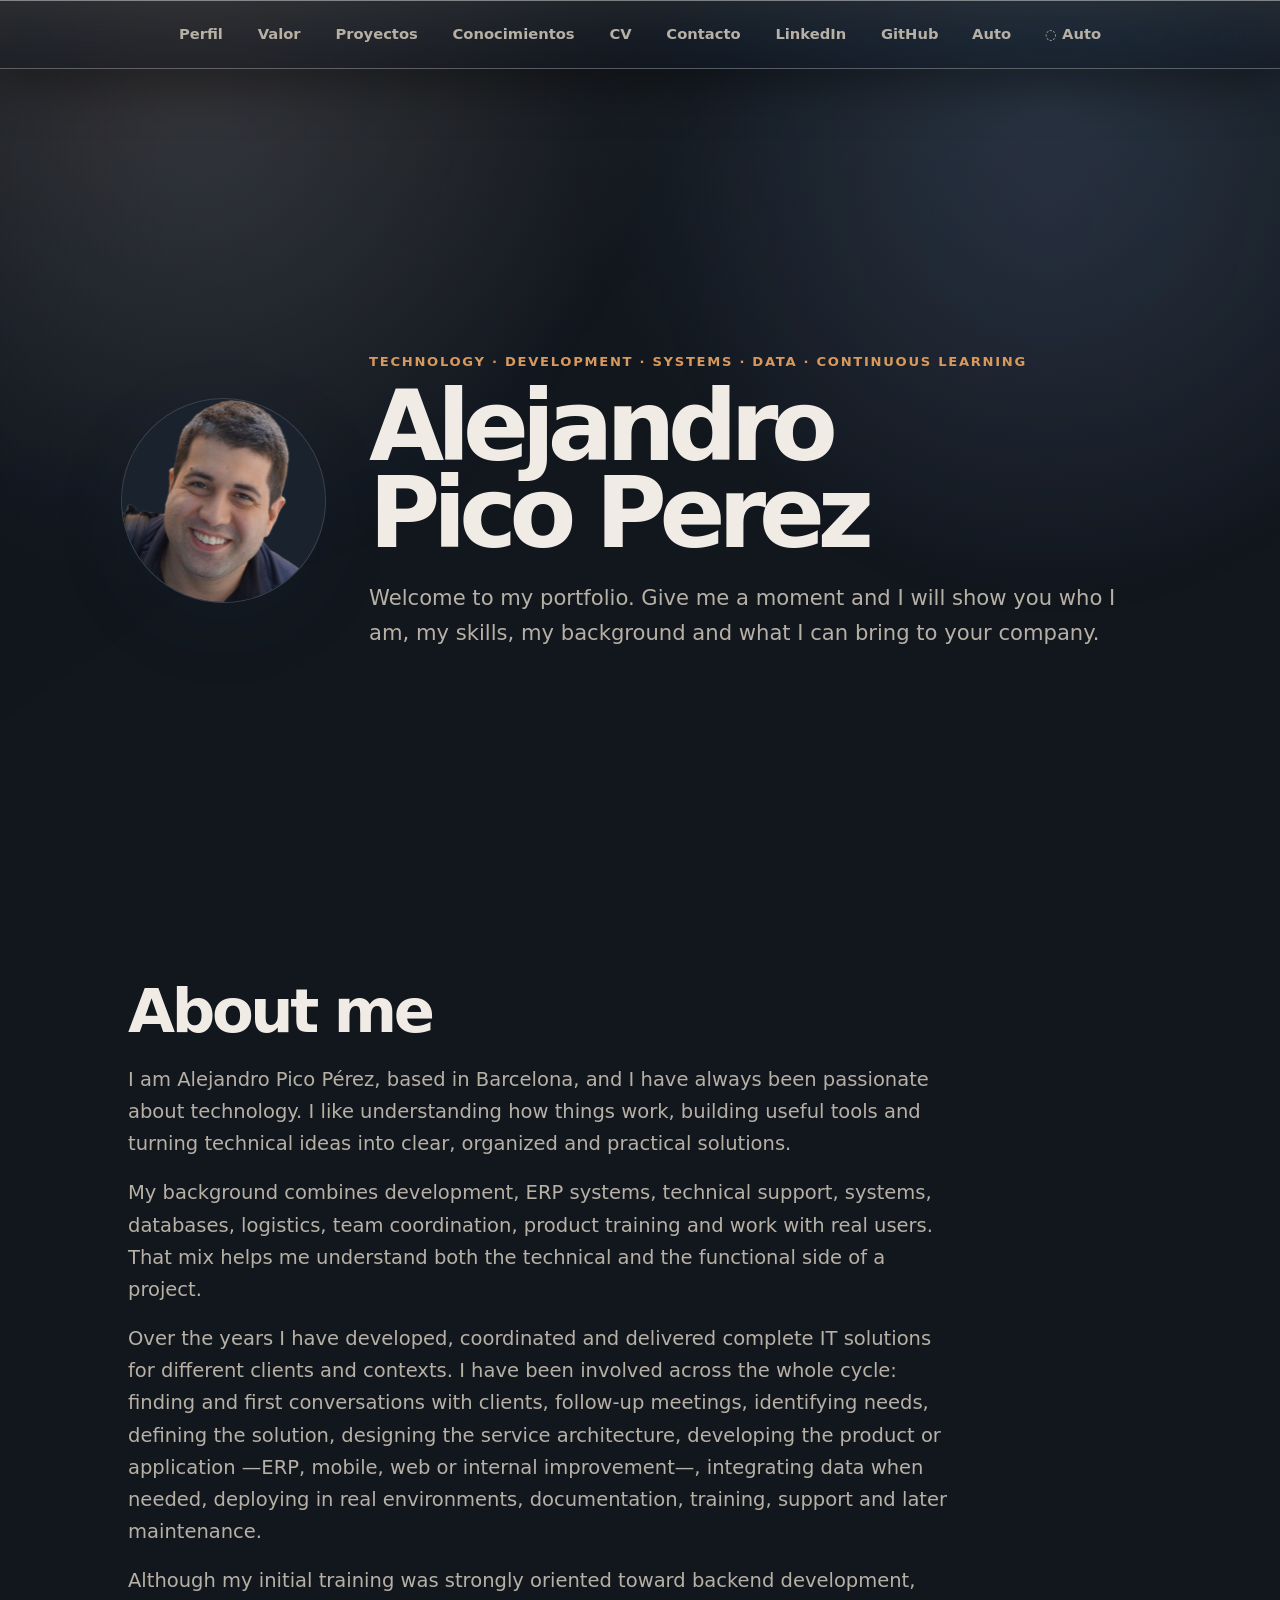
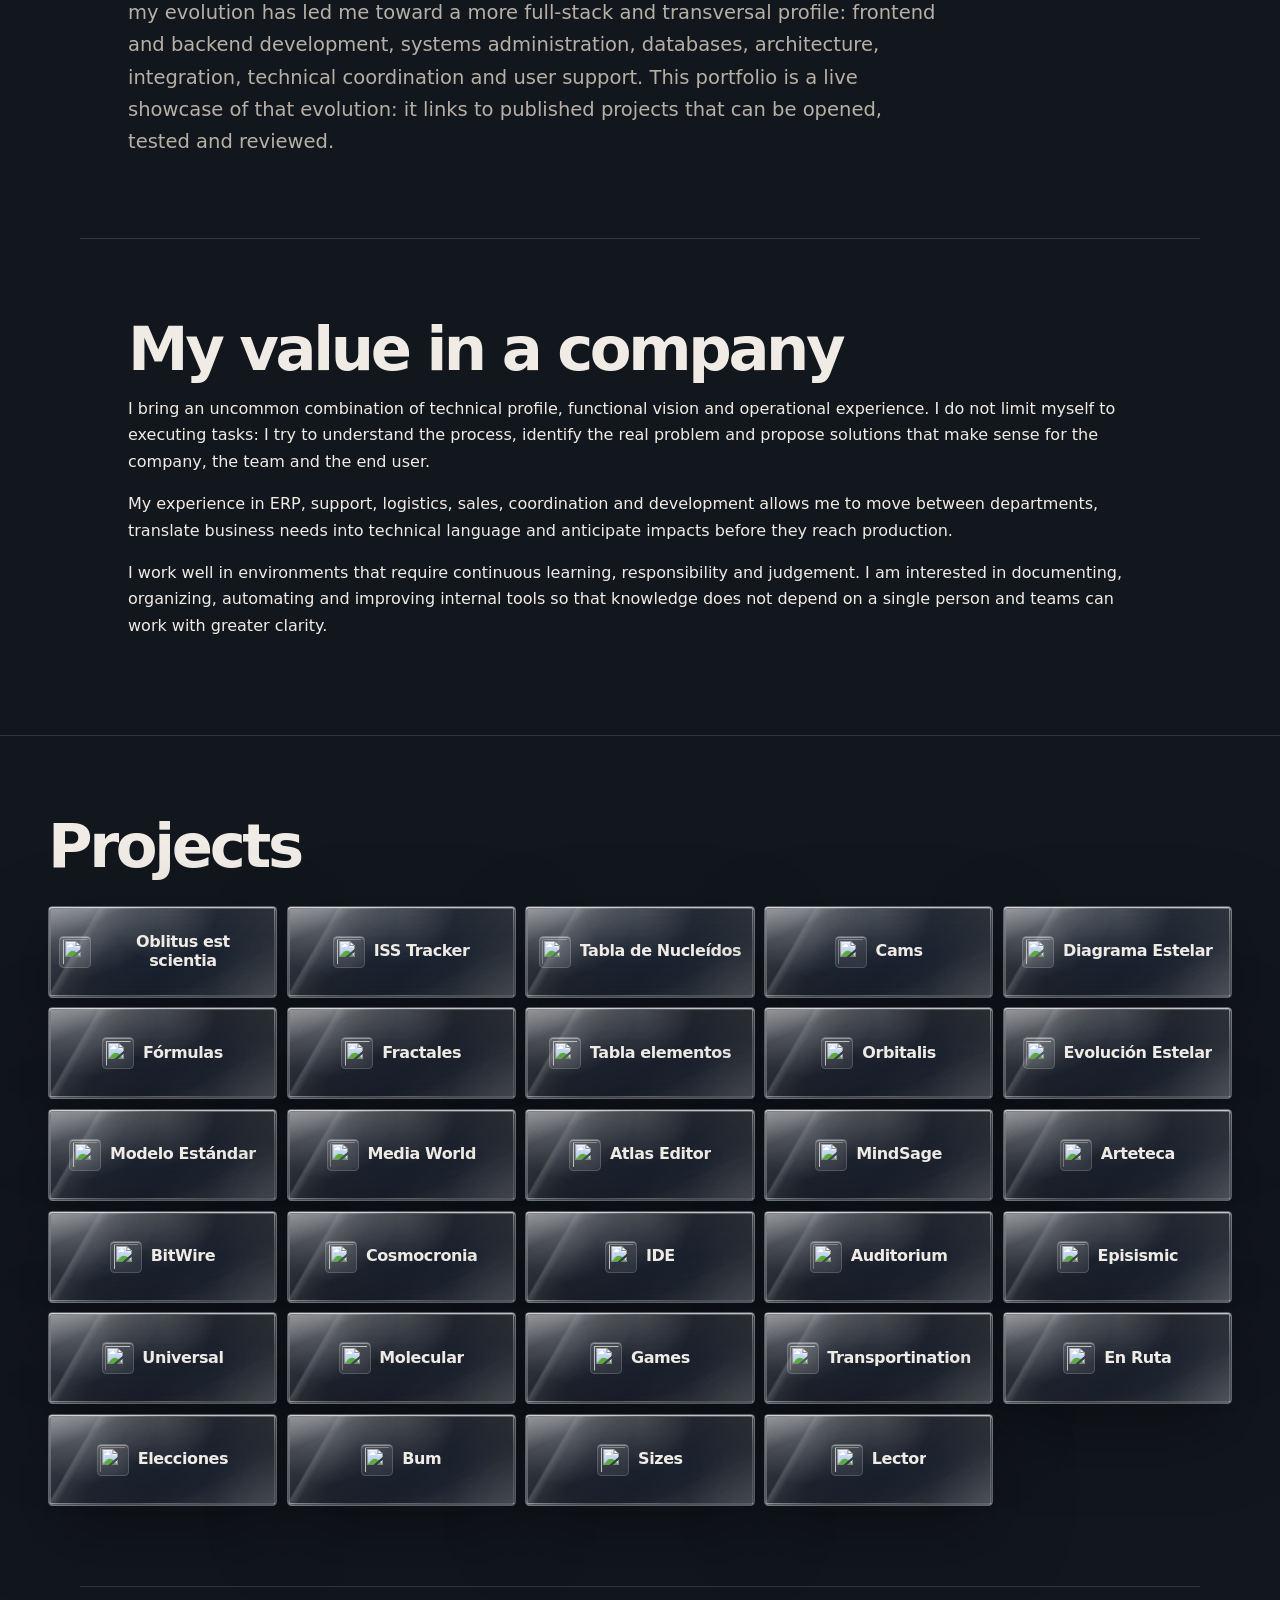
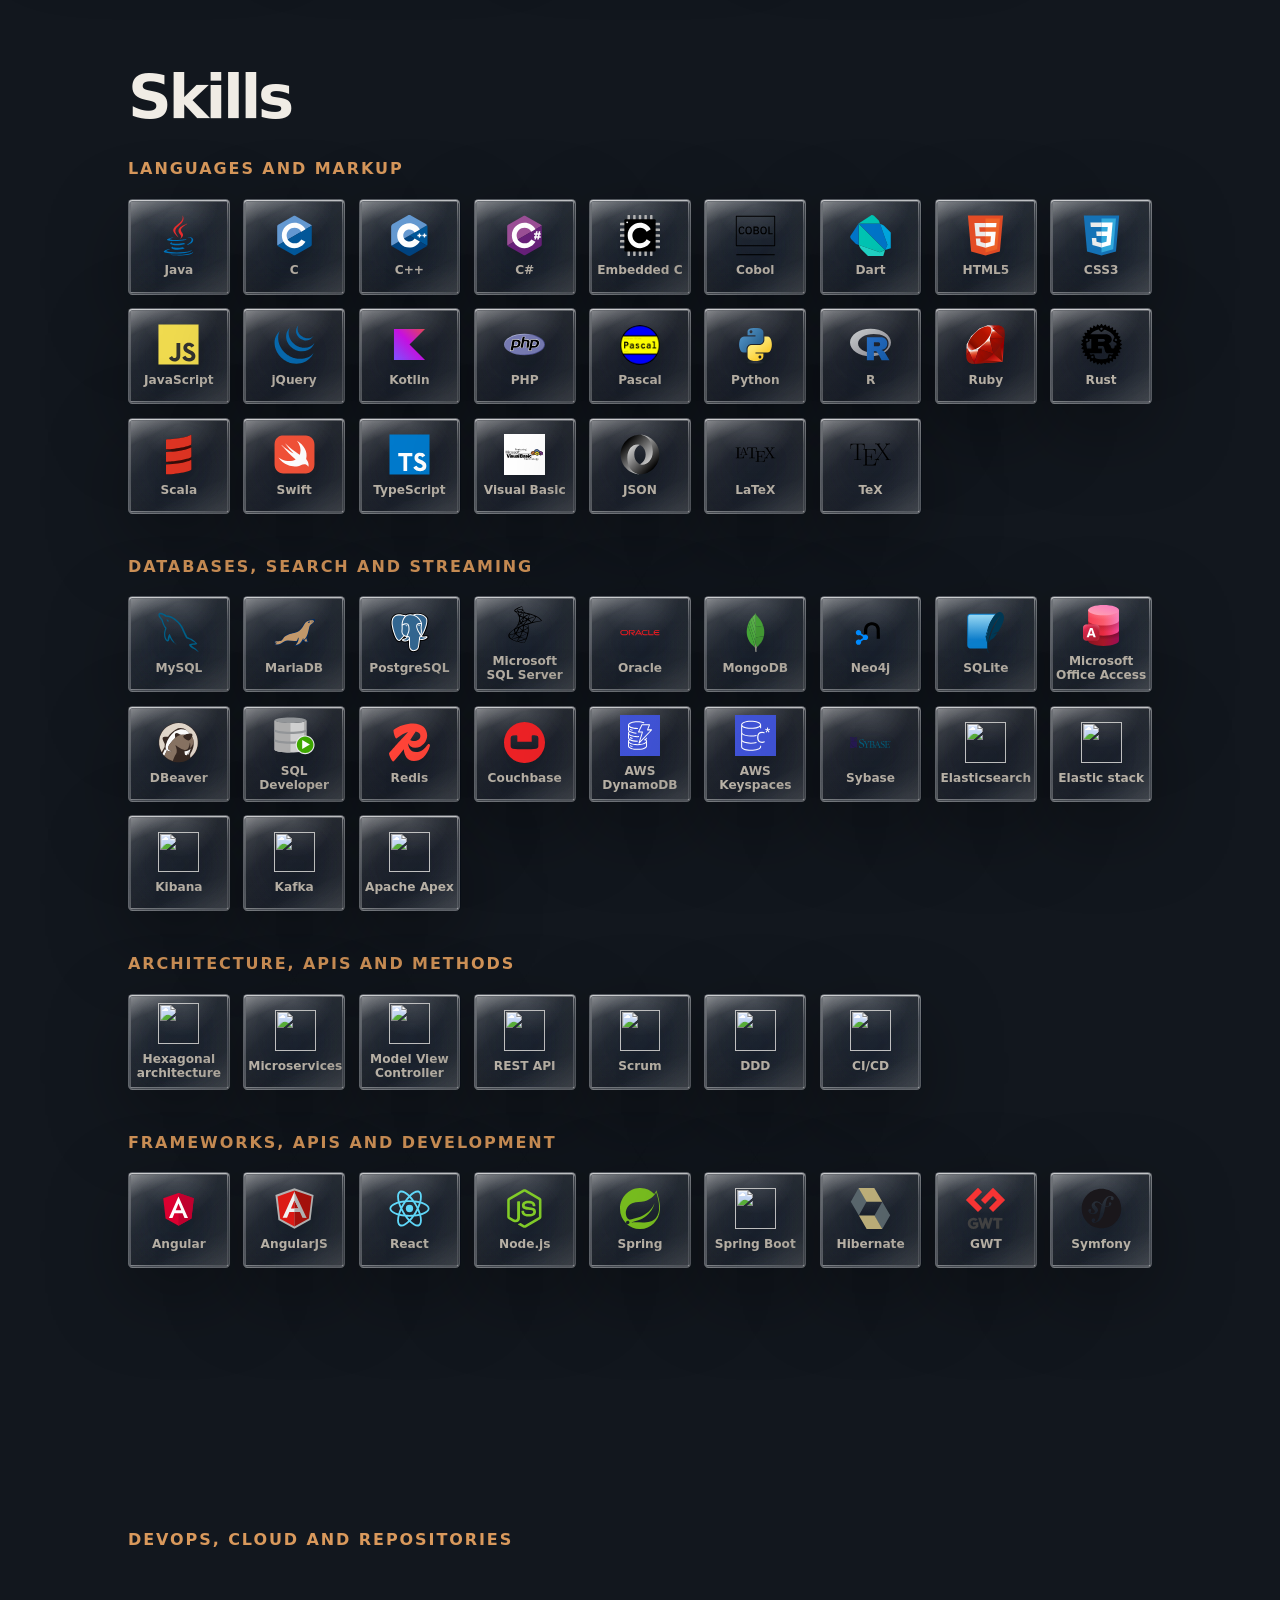
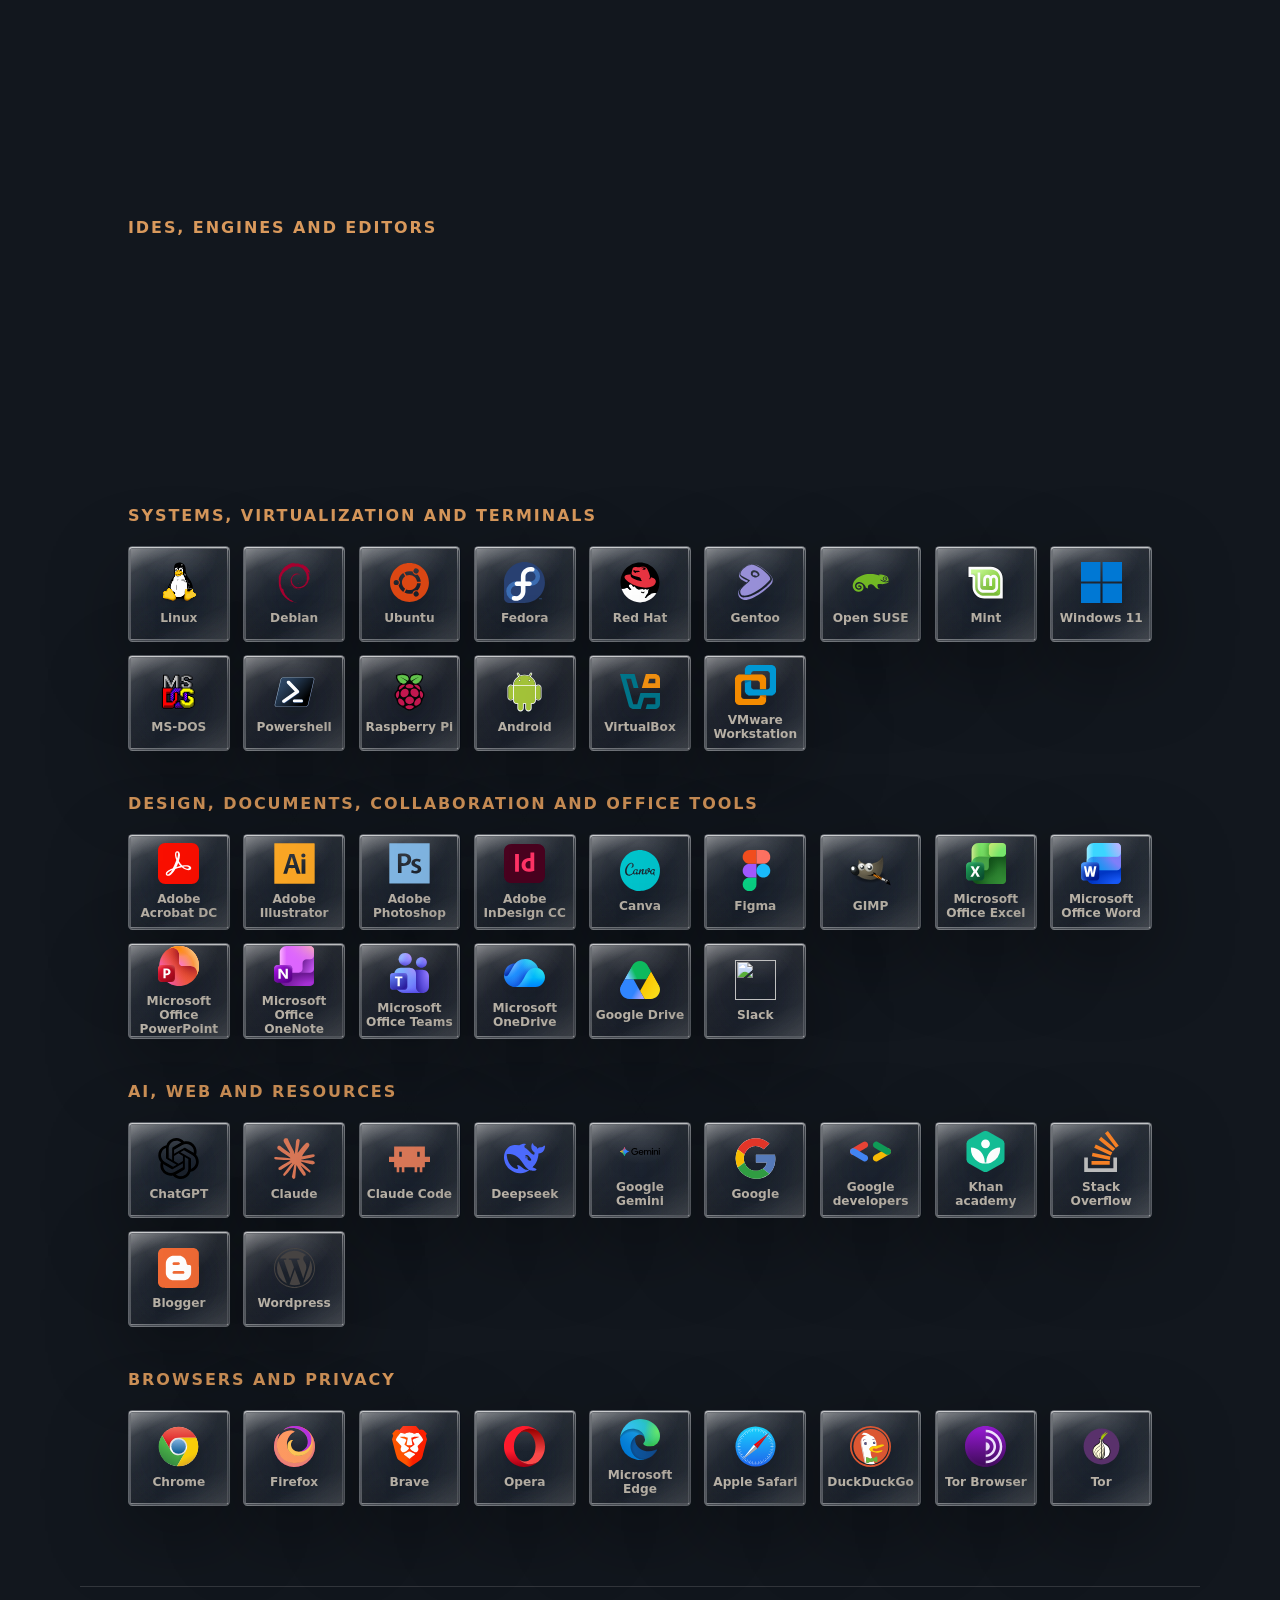
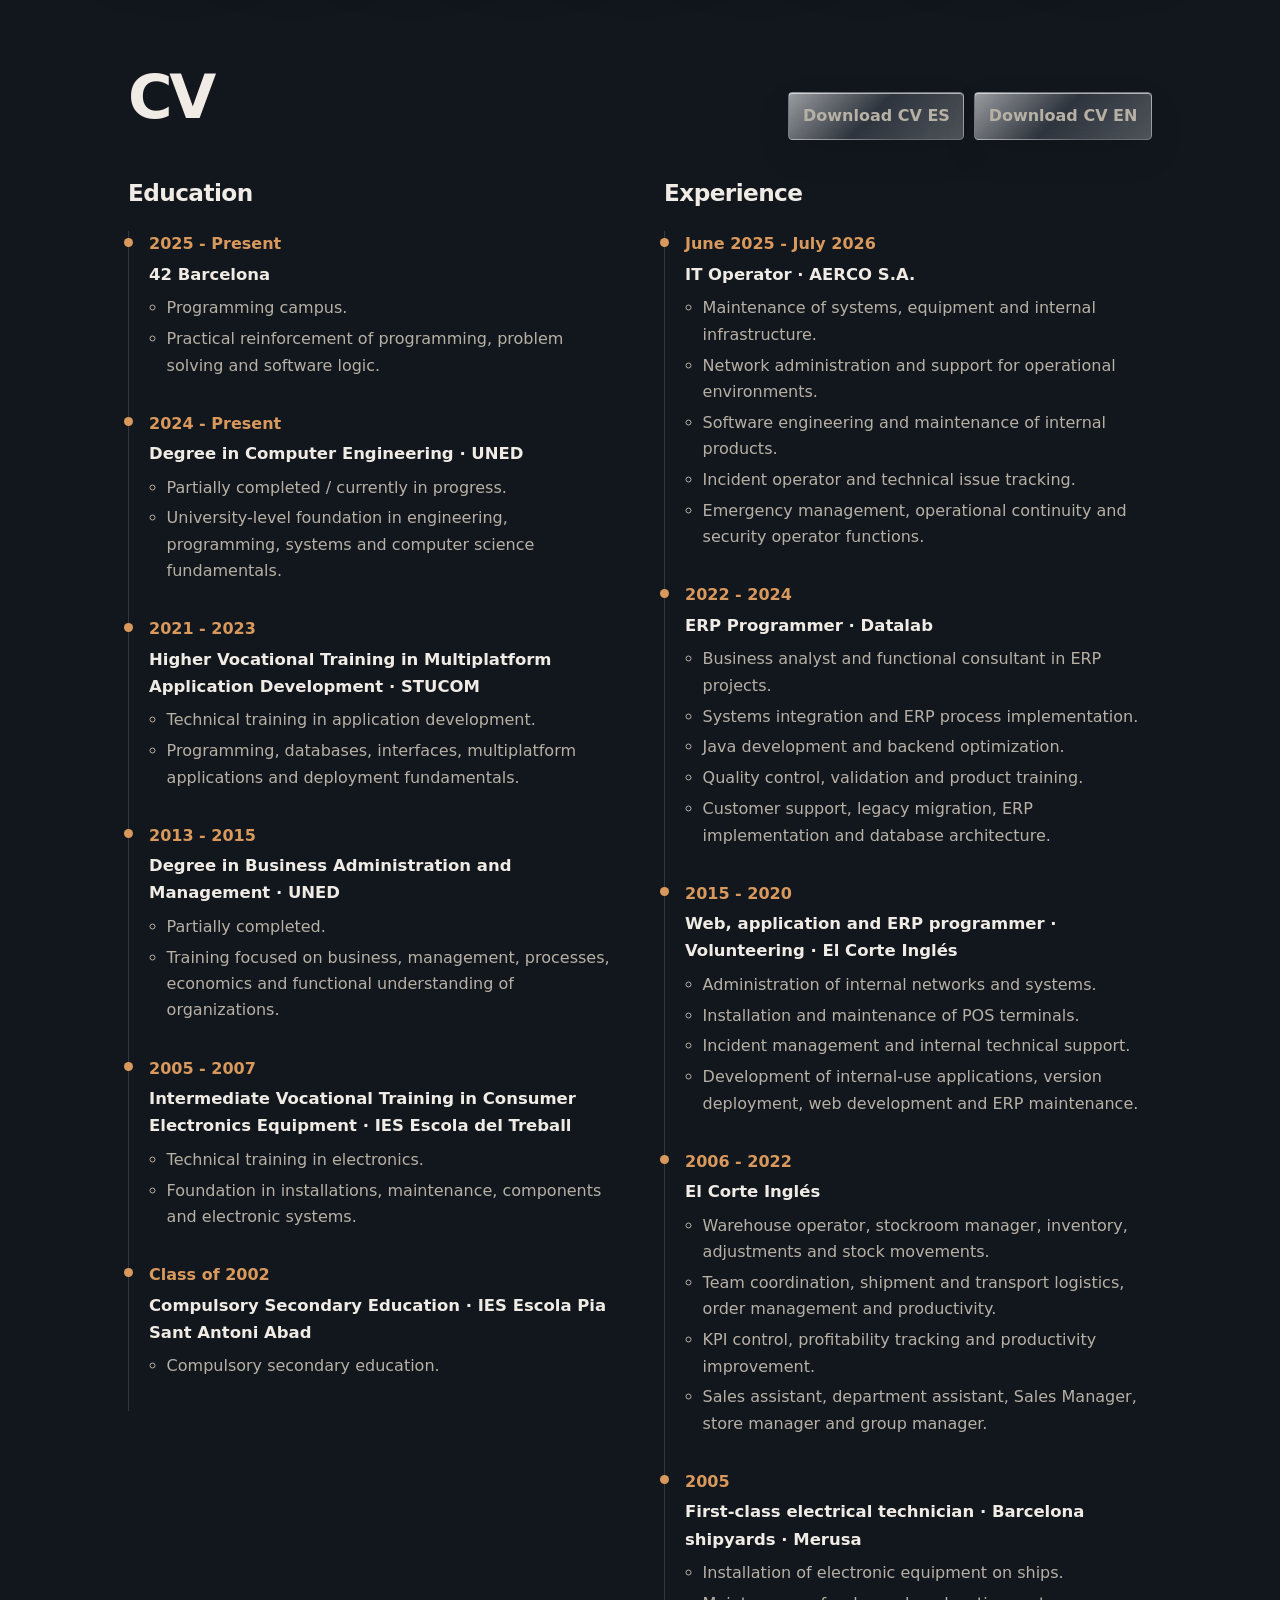
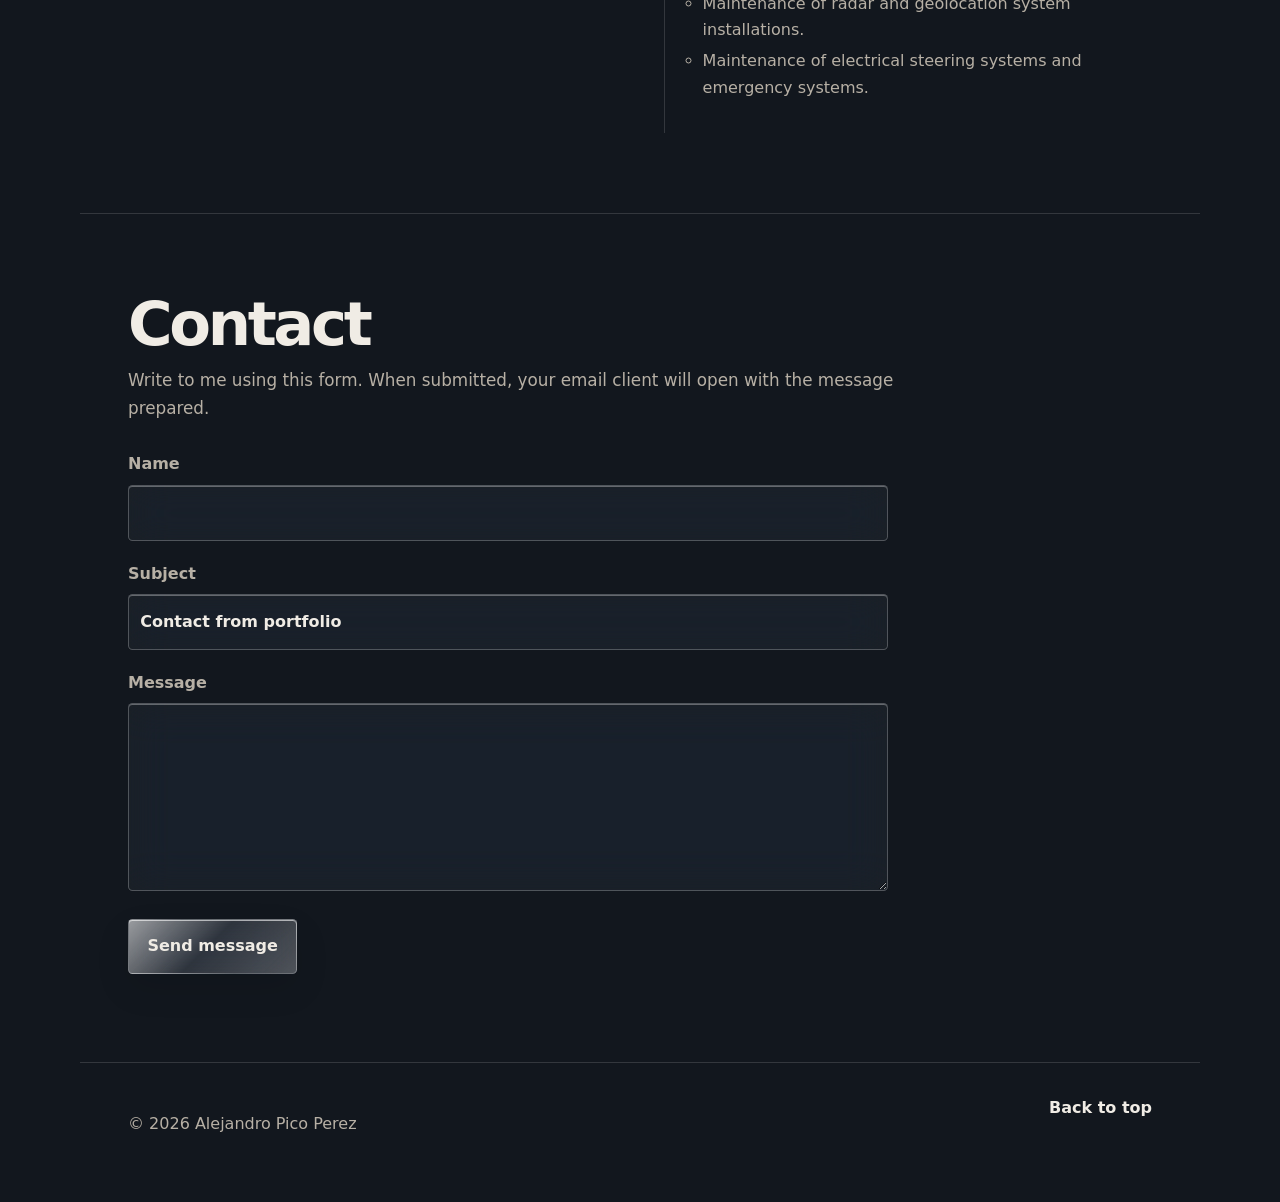
==== plan-b/index.html @ 742cdb4c "Publish Plan B comparison alongside the main portfolio" ====
<!doctype html>
<html lang="es">
<head>
  <base href="../">
  <meta name="robots" content="noindex">
  <meta charset="utf-8">
  <meta name="viewport" content="width=device-width, initial-scale=1, viewport-fit=cover">
  <meta name="theme-color" content="#f5f1e8">
  <meta name="application-name" content="Portfolio de Alejandro Pico">
  <meta name="apple-mobile-web-app-capable" content="yes">
  <meta name="apple-mobile-web-app-status-bar-style" content="default">
  <meta name="apple-mobile-web-app-title" content="Portfolio">
  <meta name="description" content="Portfolio de Alejandro Pico: proyectos web, visualización científica, simuladores educativos, desarrollo backend Java, bases de datos y herramientas interactivas publicadas en GitHub Pages.">
  <meta name="author" content="Alejandro Pico Perez">
  <meta name="robots" content="index, follow">
  <link rel="canonical" href="https://alejandropico.github.io/Portfolio/">
  <meta property="og:type" content="website">
  <meta property="og:locale" content="es_ES">
  <meta property="og:title" content="Alejandro Pico · Portfolio">
  <meta property="og:description" content="Portfolio profesional de Alejandro Pico: desarrollo, sistemas, datos, proyectos web interactivos y visualización técnica.">
  <meta property="og:url" content="https://alejandropico.github.io/Portfolio/">
  <meta property="og:site_name" content="Alejandro Pico · Portfolio">
  <meta property="og:image" content="https://alejandropico.github.io/Portfolio/CV/Alejandro%20Pico.svg">
  <meta name="twitter:card" content="summary_large_image">
  <meta name="twitter:title" content="Alejandro Pico · Portfolio">
  <meta name="twitter:description" content="Portfolio profesional con proyectos de desarrollo, ciencia, simuladores, visualización y herramientas interactivas.">
  <meta name="twitter:image" content="https://alejandropico.github.io/Portfolio/CV/Alejandro%20Pico.svg">
  <title>Alejandro Pico · Portfolio</title>
  <link rel="icon" type="image/svg+xml" href="favicon.svg">
  <link rel="manifest" href="manifest.webmanifest">
  <link rel="apple-touch-icon" href="icons/apple-touch-icon.png">
  <link rel="stylesheet" href="styles.css">
  <link rel="stylesheet" href="solar-theme.css?v=20260829-3">
  <script type="application/ld+json">
  {"@context":"https://schema.org","@type":"Person","name":"Alejandro Pico Perez","url":"https://alejandropico.github.io/Portfolio/","email":"alejandro.picoperez@gmail.com","sameAs":["https://github.com/AlejandroPico","https://www.linkedin.com/in/alejandro-pico-perez-a70681210/"],"knowsAbout":["Java","Spring","Backend development","Databases","ERP","Software architecture","Microservices","REST APIs","Technical visualization","Interactive web projects"]}
  </script>
  <link rel="stylesheet" href="plan-b/project-gallery-plan-b.css?v=20261013-b1">
</head>
<body>
  <nav class="site-nav" aria-label="Navegación principal">
    <button class="menu-button" type="button" aria-label="Abrir menú" aria-expanded="false">☰</button>
    <div class="nav-links">
      <a href="plan-b/#perfil" data-i18n="nav.profile">Perfil</a>
      <a href="plan-b/#valor" data-i18n="nav.value">Valor</a>
      <a href="plan-b/#proyectos" data-i18n="nav.projects">Proyectos</a>
      <a href="plan-b/#conocimientos" data-i18n="nav.skills">Conocimientos</a>
      <a href="plan-b/#curriculum" data-i18n="nav.cv">CV</a>
      <a href="plan-b/#contacto" data-i18n="nav.contact">Contacto</a>
      <a href="https://www.linkedin.com/in/alejandro-pico-perez-a70681210/" target="_blank" rel="noreferrer">LinkedIn</a>
      <a href="https://github.com/AlejandroPico" target="_blank" rel="noreferrer">GitHub</a>
      <select id="languageSelect" class="language-select" aria-label="Idioma"><option value="es">ES</option><option value="ca">CA</option><option value="en">EN</option><option value="fr">FR</option><option value="de">DE</option><option value="pt">PT</option><option value="it">IT</option></select>
      <button id="themeButton" class="theme-button" type="button" data-mode="auto" aria-label="Cambiar tema">Auto</button>
    </div>
  </nav>

  <header class="hero" id="inicio">
    <div class="hero-inner">
      <img class="portrait" src="CV/Alejandro%20Pico.svg?v=20260707" alt="Foto de Alejandro Pico">
      <div class="hero-copy">
        <p class="kicker" data-i18n="hero.kicker">Tecnología · Desarrollo · Sistemas · Datos · Aprendizaje continuo</p>
        <h1><span>Alejandro</span><span>Pico Perez</span></h1>
        <p data-i18n="hero.text">Bienvenido a mi portfolio. Si me das un momento, te mostraré quién soy, mis conocimientos, mi trayectoria y qué puedo aportar en tu empresa.</p>
      </div>
    </div>
  </header>

  <main>
    <section class="section profile-open" id="perfil">
      <h2 data-i18n="profile.title">Quién soy</h2>
      <div class="profile-text">
        <p data-i18n="profile.text1">Soy Alejandro Pico Pérez, de Barcelona, y desde siempre he sido amante de la tecnología. Me interesa entender cómo funcionan las cosas, construir herramientas útiles y convertir ideas técnicas en soluciones claras, ordenadas y prácticas.</p>
        <p data-i18n="profile.text2">Mi trayectoria combina desarrollo, ERP, soporte técnico, sistemas, bases de datos, logística, coordinación de equipos, formación de producto y trabajo con usuarios reales. Esa mezcla me permite entender tanto la parte técnica como la parte funcional y operativa de un proyecto.</p>
        <p data-i18n="profile.text3">A lo largo de los años he desarrollado, coordinado y entregado soluciones informáticas completas para distintos clientes y contextos. He participado en todo el ciclo: búsqueda y primeras conversaciones con el cliente, reuniones de seguimiento, identificación de necesidades, definición de la solución, diseño de la arquitectura del servicio, desarrollo del producto o aplicación —ERP, móvil, web o mejora interna—, integración de datos cuando era necesaria, despliegue en entornos reales, documentación, formación, soporte y mantenimiento posterior.</p>
        <p data-i18n="profile.text4">Aunque mi formación inicial estuvo muy orientada al backend, mi evolución me ha llevado hacia un perfil más full stack y transversal: desarrollo frontend y backend, administración de sistemas, bases de datos, arquitectura, integración, coordinación técnica y acompañamiento de usuarios. Este portfolio funciona como escaparate vivo de esa evolución: no solo enumera conocimientos, sino que enlaza proyectos publicados que se pueden abrir, probar y revisar.</p>
      </div>
    </section>

    <section class="section value-open" id="valor">
      <h2 data-i18n="value.title">Mi valor en la empresa</h2>
      <div class="value-grid">
        <p data-i18n="value.text1">Aporto una combinación poco habitual de perfil técnico, visión funcional y experiencia operativa. No me limito a ejecutar tareas: intento entender el proceso, detectar el problema real y proponer soluciones que tengan sentido para la empresa, para el equipo y para el usuario final.</p>
        <p data-i18n="value.text2">Mi experiencia en ERP, soporte, logística, ventas, coordinación y desarrollo me permite moverme entre departamentos, traducir necesidades de negocio a lenguaje técnico y anticipar impactos antes de que aparezcan en producción.</p>
        <p data-i18n="value.text3">Trabajo bien en entornos donde se necesita aprendizaje continuo, responsabilidad y criterio. Me interesa documentar, ordenar, automatizar y mejorar herramientas internas para que el conocimiento no dependa de una sola persona y los equipos puedan trabajar con más claridad.</p>
      </div>
    </section>

    <section class="section projects" id="proyectos">
      <div class="section-title"><h2 data-i18n="projects.title">Proyectos</h2></div>
      <div class="project-grid">
        <article class="project-card" data-url="https://alejandropico.github.io/Oblitus/"><div class="project-head"><img class="project-icon" src="https://alejandropico.github.io/Oblitus/assets/media/images/favicon.svg" alt=""><h3>Oblitus est scientia</h3></div><p data-i18n="project.oblitus">Archivo editorial independiente para artículos extensos, documentos interactivos y piezas de divulgación sobre ciencia, tecnología, pensamiento crítico y cultura del conocimiento.</p><div class="project-foot"><a class="repo-link" href="https://github.com/AlejandroPico/Oblitus" target="_blank" rel="noreferrer" aria-label="Repositorio de Oblitus est scientia"></a><div class="tag-list"><span>Portal</span><span>Divulgación</span></div></div></article>
        <article class="project-card featured" data-url="https://alejandropico.github.io/IssTracker/"><div class="project-head"><img class="project-icon" src="https://alejandropico.github.io/IssTracker/assets/icons/iss-top-view.svg" alt=""><h3>ISS Tracker</h3></div><p data-i18n="project.iss">Seguimiento visual de la Estación Espacial Internacional con órbita, cámaras, telemetría, pasos visibles y capas astronómicas opcionales para exploración educativa.</p><div class="project-foot"><a class="repo-link" href="https://github.com/AlejandroPico/IssTracker" target="_blank" rel="noreferrer" aria-label="Repositorio de ISS Tracker"></a><div class="tag-list"><span>Espacio</span><span>ISS</span></div></div></article>
        <article class="project-card featured" data-url="https://alejandropico.github.io/Nucleidos/"><div class="project-head"><img class="project-icon" src="https://alejandropico.github.io/Nucleidos/favicon.svg" alt=""><h3 data-i18n="project.nucleidos.title">Tabla de Nucleídos</h3></div><p data-i18n="project.nucleidos">Visor interactivo de nucleídos e isótopos para estudiar estabilidad, desintegraciones, capas, filtros, mapas nucleares y propiedades fundamentales de física nuclear.</p><div class="project-foot"><a class="repo-link" href="https://github.com/AlejandroPico/Nucleidos" target="_blank" rel="noreferrer" aria-label="Repositorio de Tabla de Nucleídos"></a><div class="tag-list"><span>Física nuclear</span><span>Ciencia</span></div></div></article>
        <article class="project-card" data-url="https://alejandropico.github.io/Cams/"><div class="project-head"><img class="project-icon" src="https://alejandropico.github.io/Cams/assets/img/favicon.svg" alt=""><h3>Cams</h3></div><p data-i18n="project.cams">Mosaico minimalista de cámaras en directo, vistas del mundo y recursos visuales organizados desde una interfaz centralizada con enfoque limpio y navegable.</p><div class="project-foot"><a class="repo-link" href="https://github.com/AlejandroPico/Cams" target="_blank" rel="noreferrer" aria-label="Repositorio de Cams"></a><div class="tag-list"><span>Media</span><span>Webcams</span></div></div></article>
        <article class="project-card" data-url="https://alejandropico.github.io/DiagramaEstelar/"><div class="project-head"><img class="project-icon" src="https://alejandropico.github.io/DiagramaEstelar/favicon.svg" alt=""><h3>Diagrama Estelar</h3></div><p data-i18n="project.stars">Visualización astronómica del diagrama Hertzsprung-Russell para explorar estrellas, magnitudes, temperaturas, clasificación estelar y relaciones físicas observables.</p><div class="project-foot"><a class="repo-link" href="https://github.com/AlejandroPico/DiagramaEstelar" target="_blank" rel="noreferrer" aria-label="Repositorio de Diagrama Estelar"></a><div class="tag-list"><span>Astronomía</span><span>Visualización</span></div></div></article>
        <article class="project-card featured" data-url="https://alejandropico.github.io/Formulas/"><div class="project-head"><img class="project-icon" src="https://alejandropico.github.io/Formulas/favicon.svg" alt=""><h3 data-i18n="project.formulas.title">Fórmulas</h3></div><p data-i18n="project.formulas">Biblioteca y simuladores matemáticos para manipular fórmulas, observar patrones, practicar conceptos y convertir expresiones abstractas en experiencias interactivas.</p><div class="project-foot"><a class="repo-link" href="https://github.com/AlejandroPico/Formulas" target="_blank" rel="noreferrer" aria-label="Repositorio de Fórmulas"></a><div class="tag-list"><span>Matemáticas</span><span>Educación</span></div></div></article>
        <article class="project-card" data-url="https://alejandropico.github.io/Fractales/"><div class="project-head"><img class="project-icon" src="https://alejandropico.github.io/Fractales/favicon.svg?v=1.1.2" alt=""><h3>Fractales</h3></div><p data-i18n="project.fractals">Explorador científico de estructuras fractales con interacción visual, navegación por teclado y ratón, control de velocidad y render estable para patrones iterativos.</p><div class="project-foot"><a class="repo-link" href="https://github.com/AlejandroPico/Fractales" target="_blank" rel="noreferrer" aria-label="Repositorio de Fractales"></a><div class="tag-list"><span>Fractales</span><span>Matemáticas</span></div></div></article>
        <article class="project-card featured" data-url="https://alejandropico.github.io/TablaElementos/"><div class="project-head"><img class="project-icon" src="https://alejandropico.github.io/TablaElementos/favicon.svg" alt=""><h3>Tabla elementos</h3></div><p data-project-key="tablaElementos">Tabla periódica ampliada para explorar elementos, espectros atómicos, propiedades, datos científicos y relaciones químicas desde una interfaz interactiva.</p><div class="project-foot"><a class="repo-link" href="https://github.com/AlejandroPico/TablaElementos" target="_blank" rel="noreferrer" aria-label="Repositorio de Tabla elementos"></a><div class="tag-list"><span>Química</span><span>Elementos</span></div></div></article>
        <article class="project-card featured" data-url="https://alejandropico.github.io/Orbitalis/"><div class="project-head"><img class="project-icon" src="https://alejandropico.github.io/Orbitalis/favicon.svg" alt=""><h3>Orbitalis</h3></div><p data-project-key="orbitalis">Simulador de cartografía orbital para explorar cuerpos reales del Sistema Solar mediante órbitas configurables, escaneo progresivo, cobertura 3D y mapas de adquisición 2D.</p><div class="project-foot"><a class="repo-link" href="https://github.com/AlejandroPico/Orbitalis" target="_blank" rel="noreferrer" aria-label="Repositorio de Orbitalis"></a><div class="tag-list"><span>Cartografía</span><span>Espacio</span></div></div></article>
      </div>
    </section>

    <section class="section skills-open" id="conocimientos"><div class="section-title"><h2 data-i18n="skills.title">Conocimientos</h2></div></section>

    <section class="section resume-open" id="curriculum"><div class="resume-head"><h2 data-i18n="cv.title">CV</h2><div class="cv-actions"><a href="CV/CV%20ES%20-%20Alejandro%20Pico.pdf" download>Descargar CV ES</a><a href="CV/CV%20EN%20-%20Alejandro%20Pico.pdf" download>Descargar CV EN</a></div></div><div class="resume-columns"><div class="resume-column"><h3>Formación</h3><ol><li><span>2025 - Actualidad</span><strong>42 Barcelona</strong><ul><li>Campus de programación.</li><li>Refuerzo práctico de programación, resolución de problemas y lógica de software.</li></ul></li><li><span>2024 - Actualidad</span><strong>Grado en Ingeniería Informática · UNED</strong><ul><li>Parcialmente cursado / en curso.</li><li>Base universitaria en ingeniería, programación, sistemas y fundamentos informáticos.</li></ul></li><li><span>2021 - 2023</span><strong>CFGS Desarrollo de Aplicaciones Multiplataforma · STUCOM</strong><ul><li>Formación técnica en desarrollo de aplicaciones.</li><li>Programación, bases de datos, interfaces, aplicaciones multiplataforma y fundamentos de despliegue.</li></ul></li><li><span>2013 - 2015</span><strong>Grado en Administración y Dirección de Empresas · UNED</strong><ul><li>Parcialmente cursado.</li><li>Formación orientada a empresa, gestión, procesos, economía y visión funcional del negocio.</li></ul></li><li><span>2005 - 2007</span><strong>CFGM Equipos Electrónicos de Consumo · IES Escola del Treball</strong><ul><li>Formación técnica en electrónica.</li><li>Base en instalaciones, mantenimiento, componentes y sistemas electrónicos.</li></ul></li><li><span>Promoción 2002</span><strong>ESO · IES Escola Pia Sant Antoni Abad</strong><ul><li>Educación secundaria obligatoria.</li></ul></li></ol></div><div class="resume-column"><h3>Experiencia</h3><ol><li><span>Junio 2025 - Julio 2026</span><strong>Operador informático · AERCO S.A.</strong><ul><li>Mantenimiento de sistemas, equipos e infraestructura interna.</li><li>Administración de redes y soporte de entornos operativos.</li><li>Ingeniería de software y mantenimiento de productos internos.</li><li>Operador de incidencias y seguimiento de problemas técnicos.</li><li>Gestión de emergencias, continuidad operativa y funciones de operador de seguridad.</li></ul></li><li><span>2022 - 2024</span><strong>Programador ERP · Datalab</strong><ul><li>Analista de negocios y consultor funcional en proyectos ERP.</li><li>Integración de sistemas e implementación de procesos ERP.</li><li>Desarrollo Java y optimización backend.</li><li>Control de calidad, validación y formación de producto.</li><li>Soporte a clientes, migración legacy, implementación ERP y arquitectura de bases de datos.</li></ul></li><li><span>2015 - 2020</span><strong>Programador web, aplicaciones y ERP · Voluntariado · El Corte Inglés</strong><ul><li>Administración de redes y sistemas internos.</li><li>Instalación y mantenimiento de TPV.</li><li>Gestión de incidencias y soporte técnico interno.</li><li>Desarrollo de aplicaciones para uso interno, despliegue de versiones, web y mantenimiento ERP.</li></ul></li><li><span>2006 - 2022</span><strong>El Corte Inglés</strong><ul><li>Mozo de almacén, stockroom manager, inventariado, ajustes y movimientos de stock.</li><li>Coordinación de equipos, logística de envíos y transportes, gestión de pedidos y productividad.</li><li>Control de indicadores KPI, rentabilidades y mejora de productividad.</li><li>Dependiente, ayudante de sección, Sales Manager, responsable de tienda y responsable de grupo.</li></ul></li><li><span>2005</span><strong>Oficial técnico de 1ª en electricidad · Astilleros navales de Barcelona · Merusa</strong><ul><li>Instalación de equipos electrónicos en navíos.</li><li>Mantenimiento de instalaciones de sistemas de radares y geolocalización.</li><li>Mantenimiento de sistemas eléctricos de dirección y sistemas de emergencia.</li></ul></li></ol></div></div></section>

    <section class="section contact-open" id="contacto"><div class="section-title"><h2 data-i18n="contact.title">Contacto</h2><p data-i18n="contact.lead">Escríbeme desde este formulario. Al enviarlo se abrirá tu cliente de correo con el mensaje preparado.</p></div><form class="contact-form" action="mailto:alejandro.picoperez@gmail.com?subject=Contacto%20desde%20el%20portfolio" method="post" enctype="text/plain"><label>Nombre<input type="text" name="nombre" autocomplete="name"></label><label>Asunto<input type="text" name="asunto" value="Contacto desde el portfolio"></label><label>Mensaje<textarea name="mensaje" rows="6" required></textarea></label><button type="submit">Enviar mensaje</button></form></section>
  </main>

  <footer><p>© <span id="year"></span> Alejandro Pico Perez</p><a href="plan-b/#inicio" data-i18n="footer.top">Volver arriba</a></footer>
  <script src="skills-icons.js?v=20261013-2"></script><script src="script.js?v=20261013-2"></script><script src="i18n/project-catalog-extra.js?v=20261013-2"></script><script src="solar-theme.js?v=20261013-2"></script>
</body>
</html>
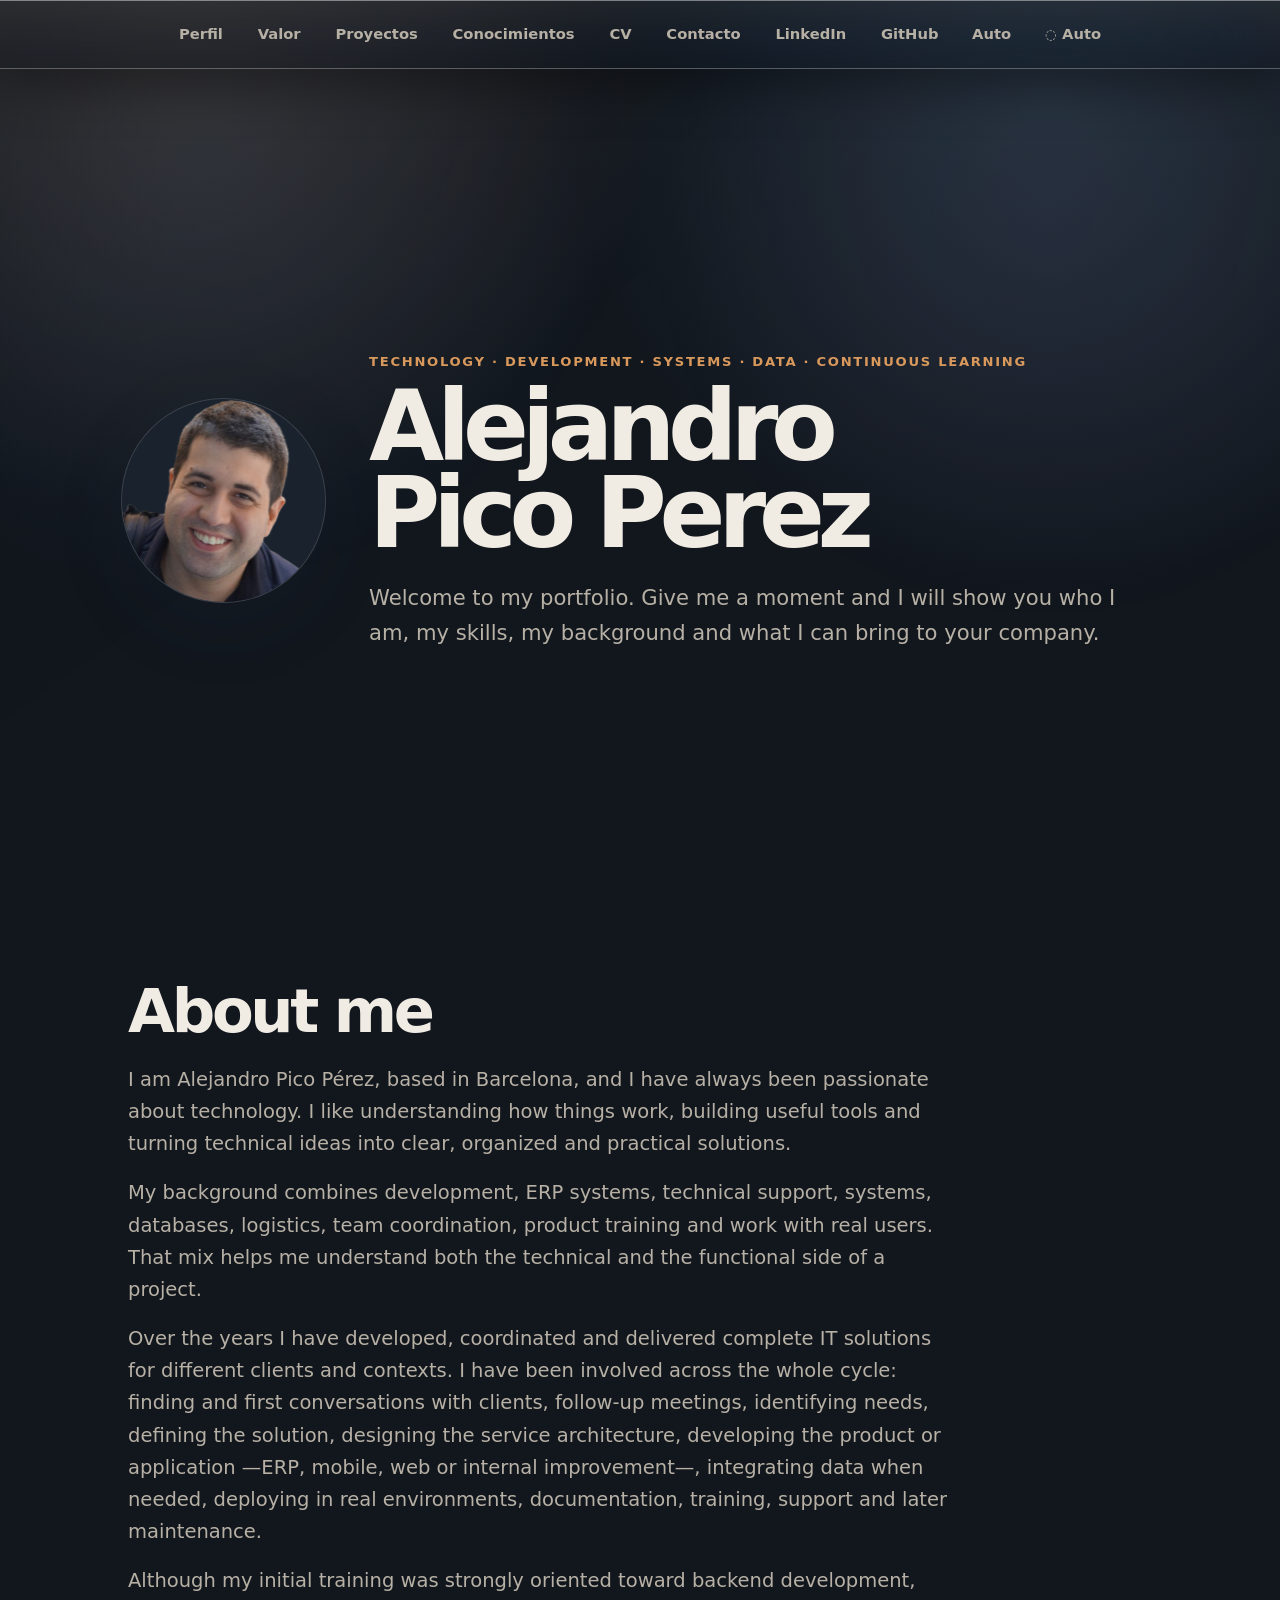
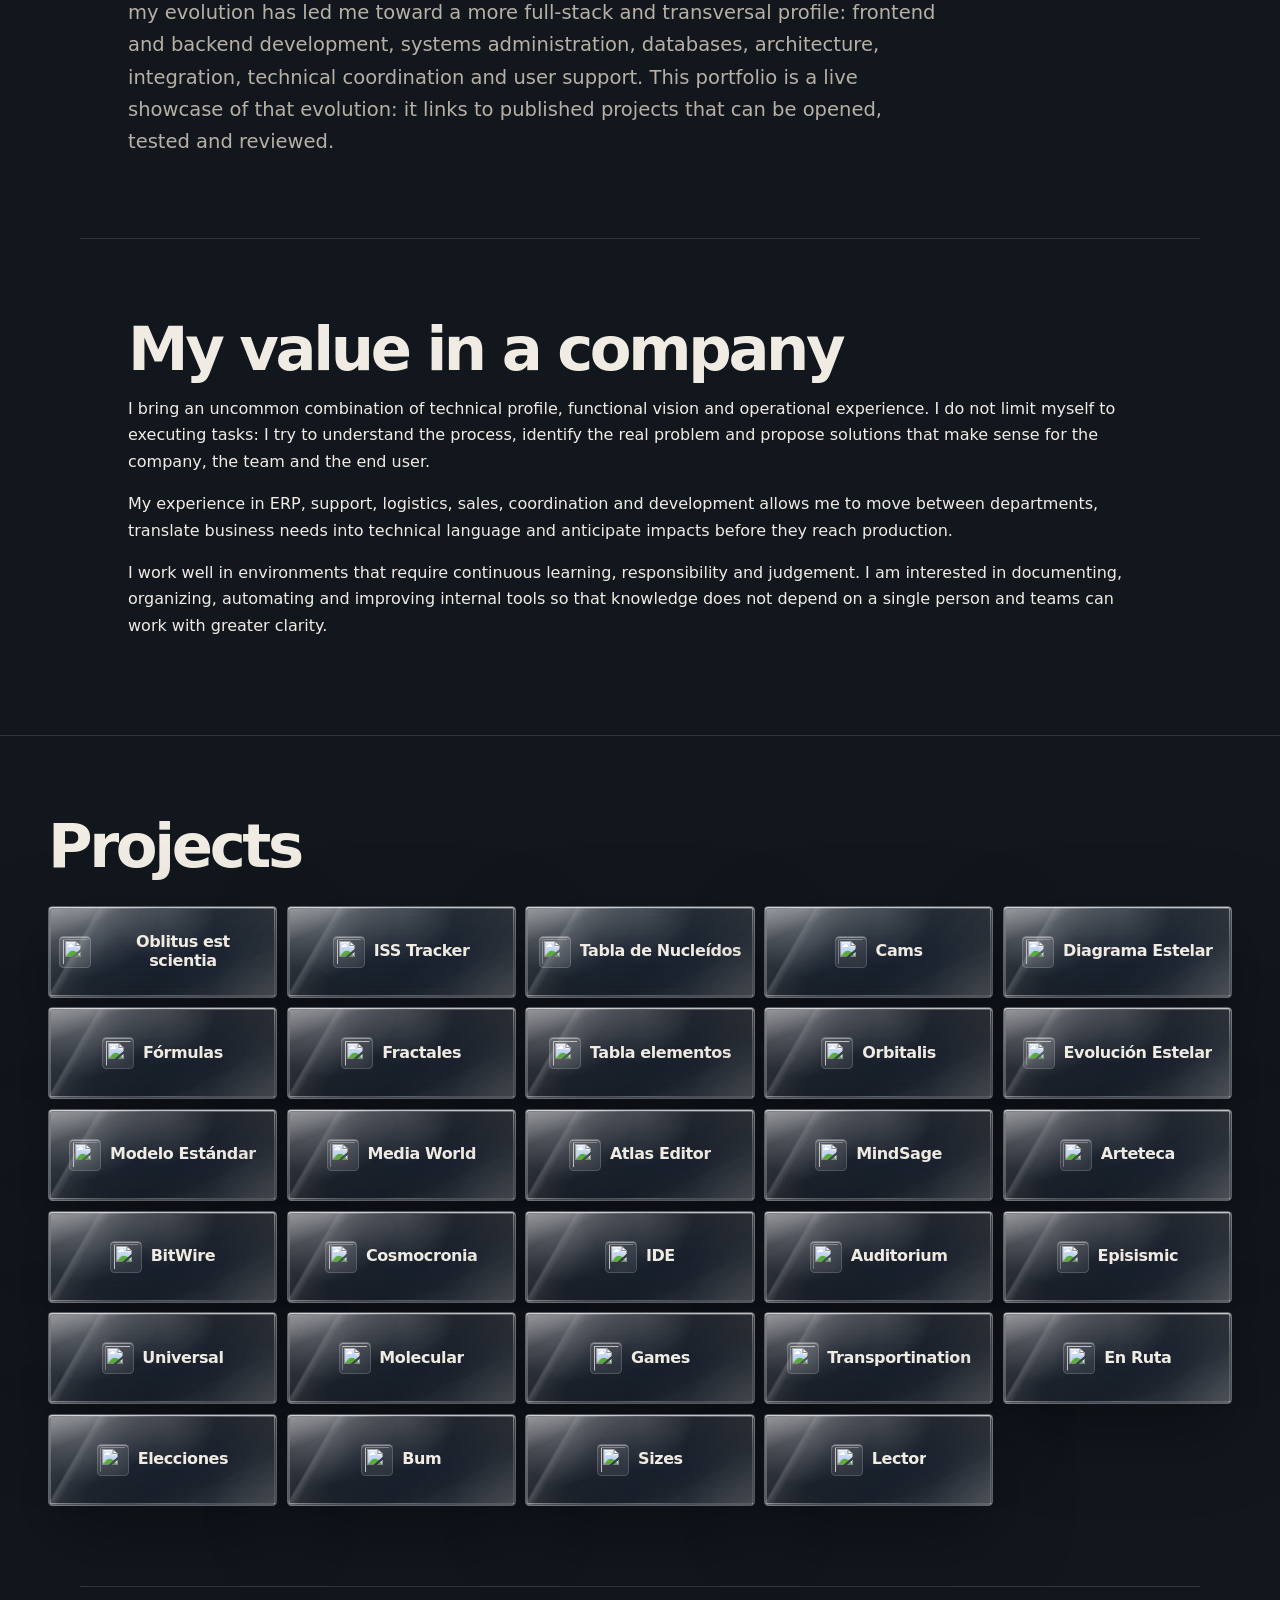
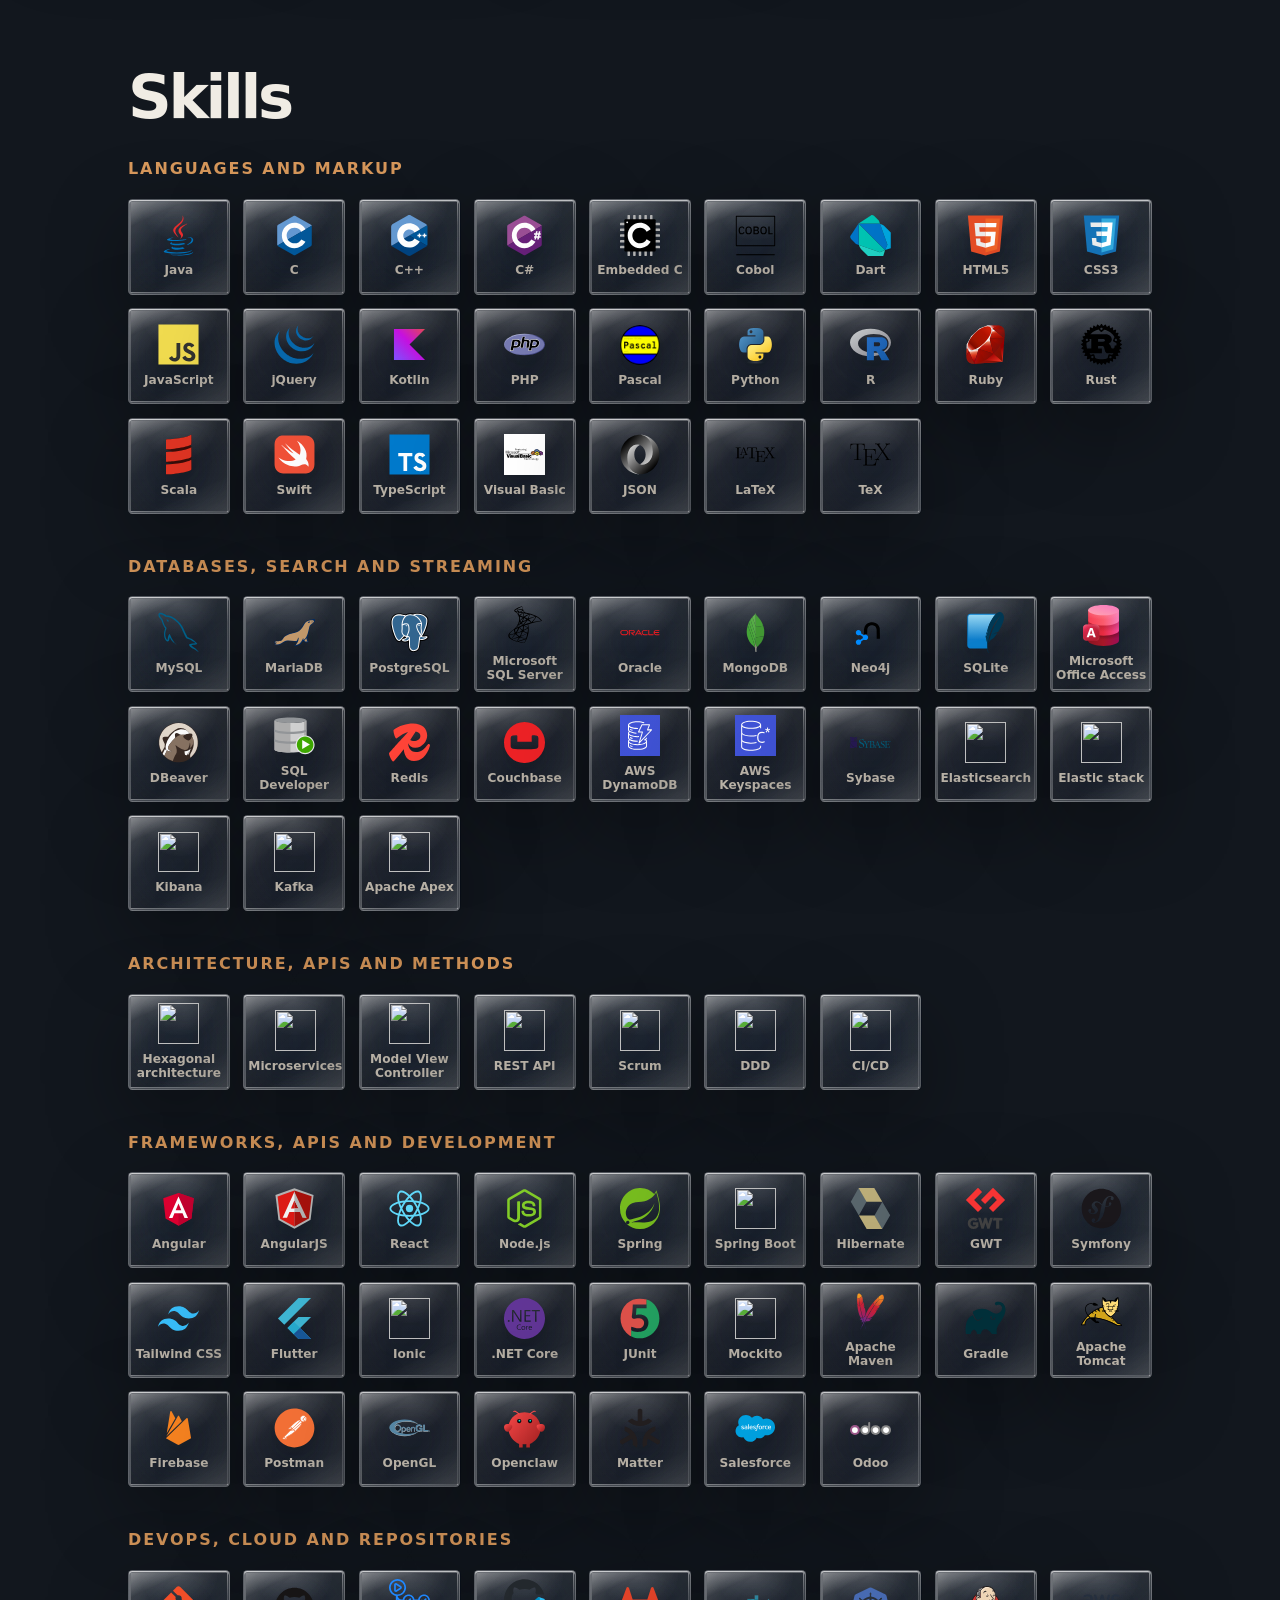
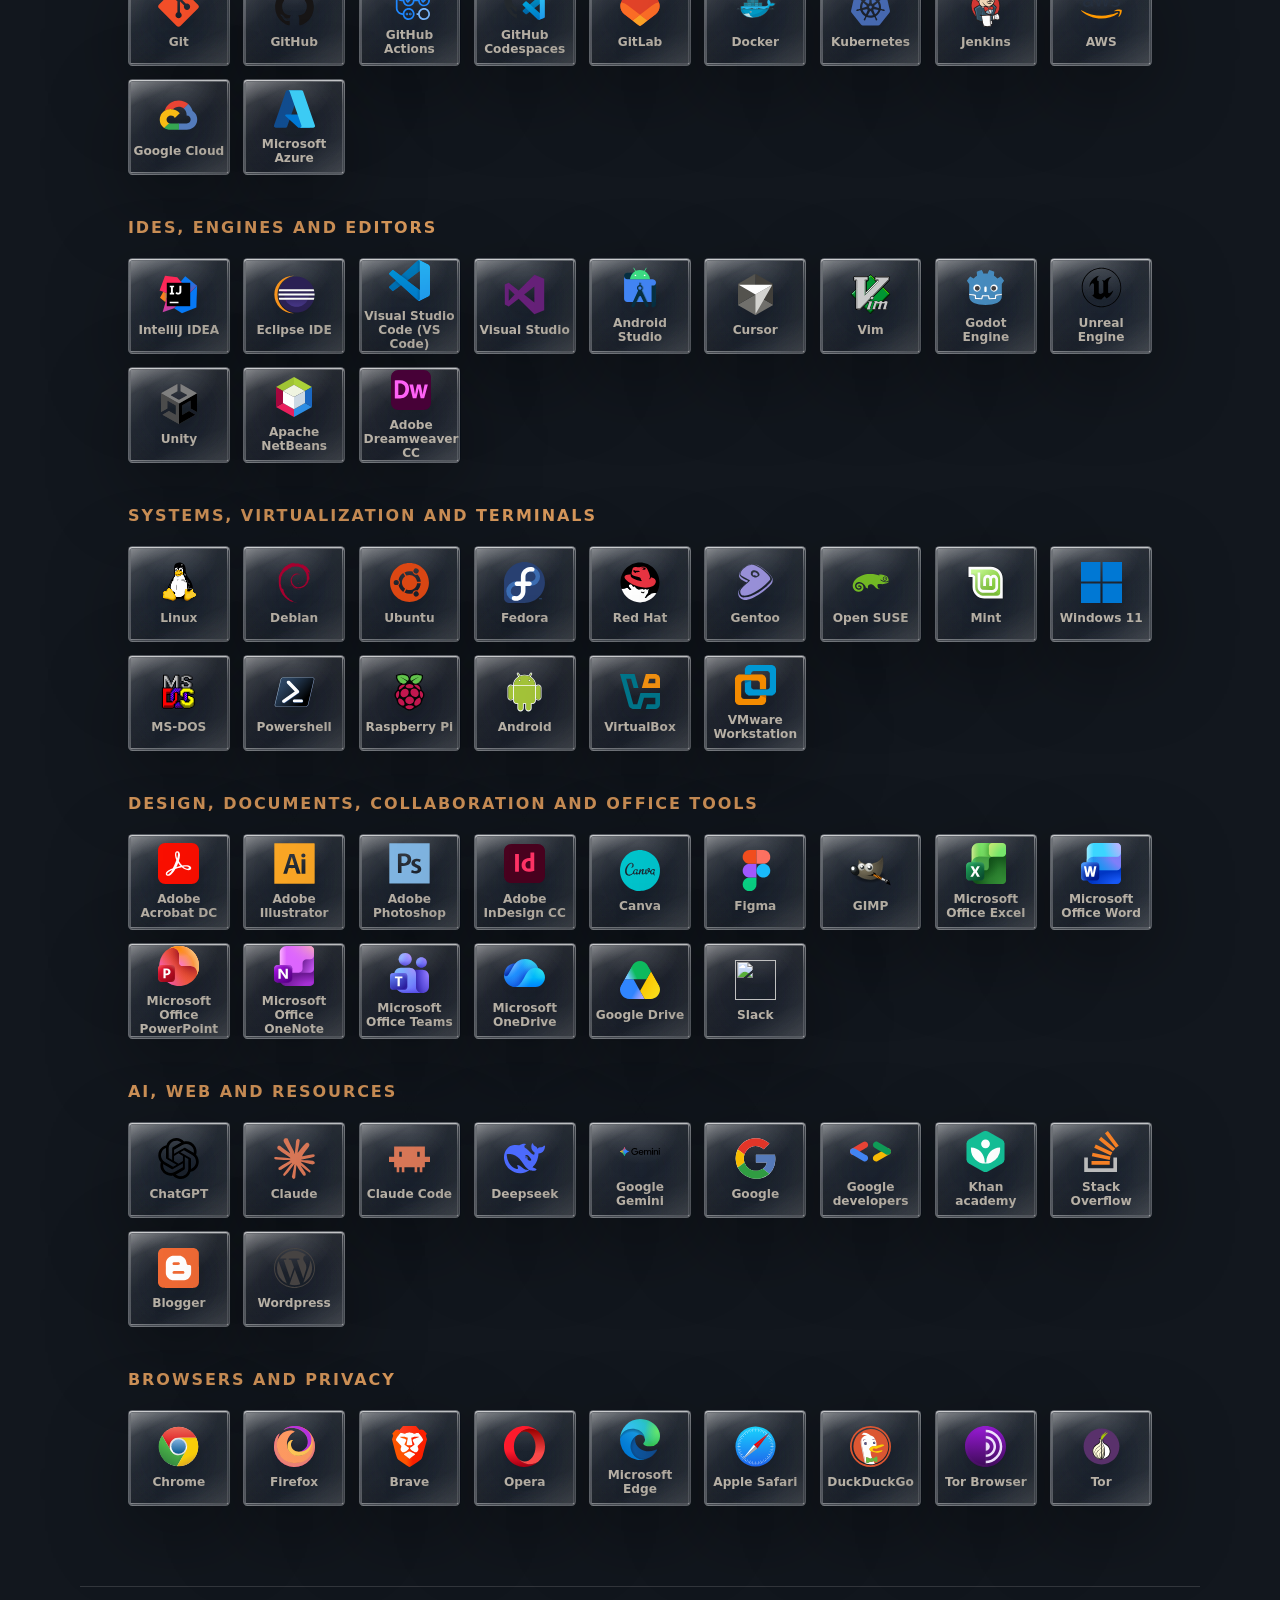
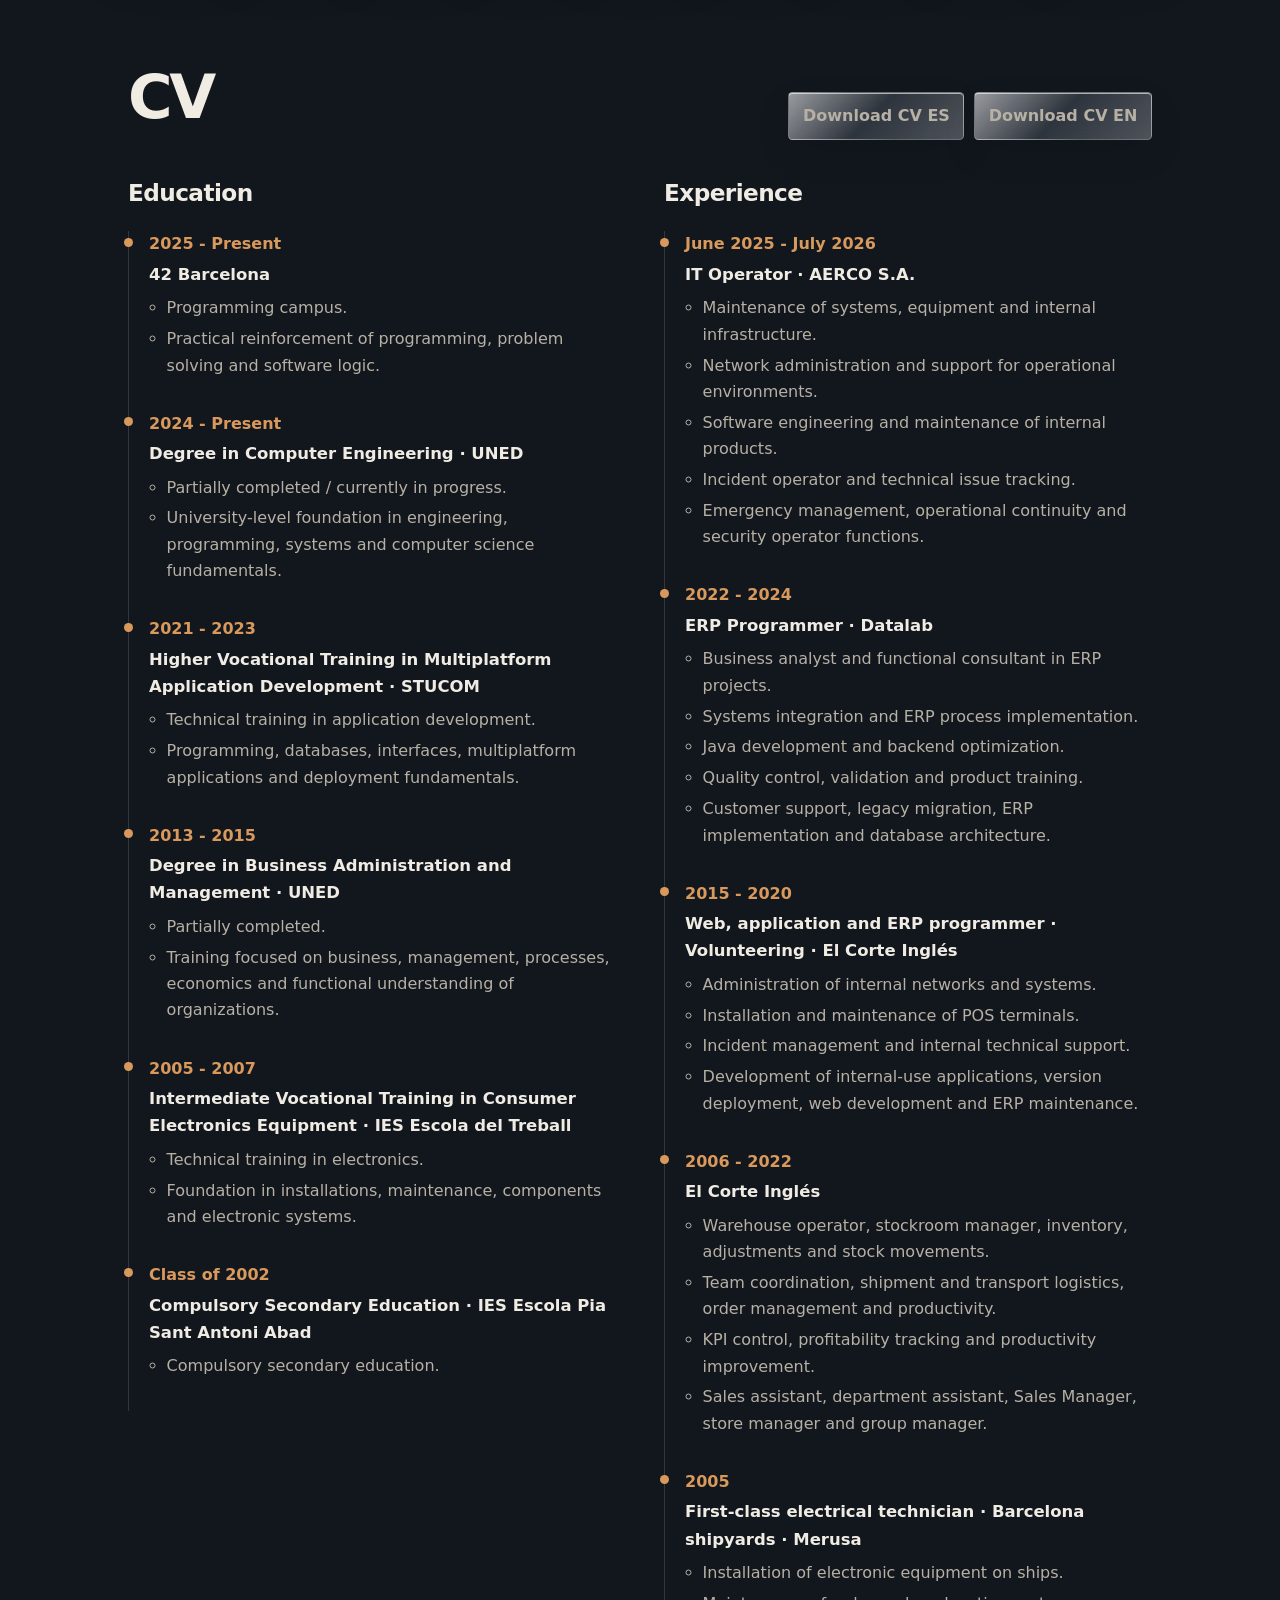
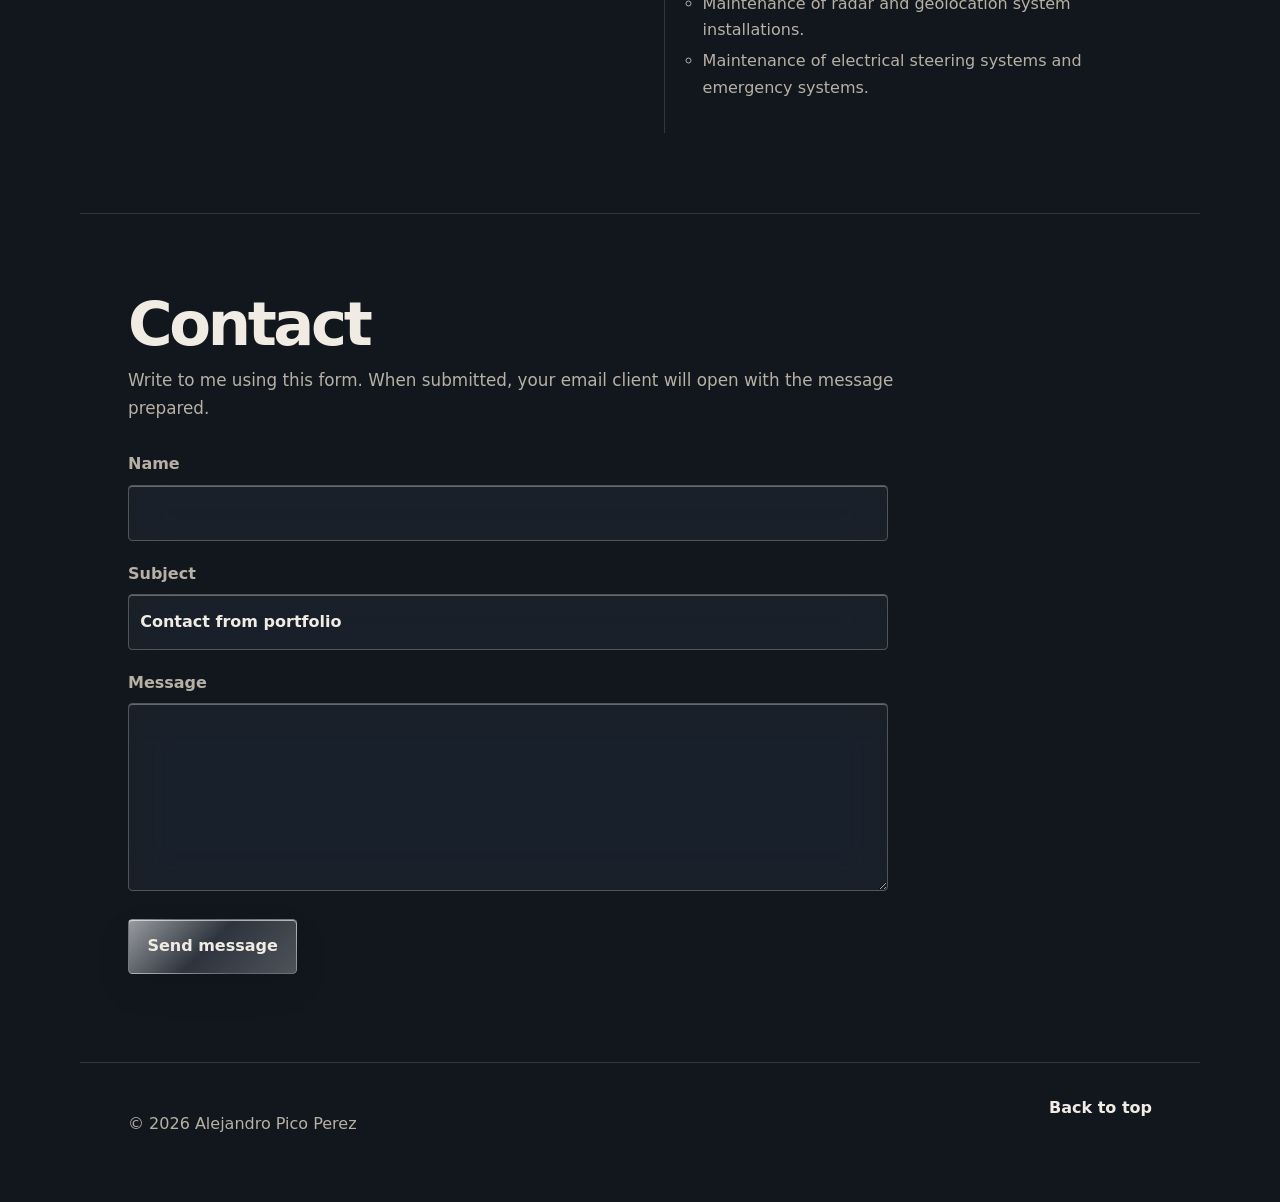
==== commit 94302f49: "Fix Plan B column cascade and fit mobile details to content" ====
--- a/plan-b/index.html
+++ b/plan-b/index.html
@@ -34,7 +34,7 @@
   <script type="application/ld+json">
   {"@context":"https://schema.org","@type":"Person","name":"Alejandro Pico Perez","url":"https://alejandropico.github.io/Portfolio/","email":"alejandro.picoperez@gmail.com","sameAs":["https://github.com/AlejandroPico","https://www.linkedin.com/in/alejandro-pico-perez-a70681210/"],"knowsAbout":["Java","Spring","Backend development","Databases","ERP","Software architecture","Microservices","REST APIs","Technical visualization","Interactive web projects"]}
   </script>
-  <link rel="stylesheet" href="plan-b/project-gallery-plan-b.css?v=20261013-b1">
+  <link rel="stylesheet" href="plan-b/project-gallery-plan-b.css?v=20261013-b2">
 </head>
 <body>
   <nav class="site-nav" aria-label="Navegación principal">
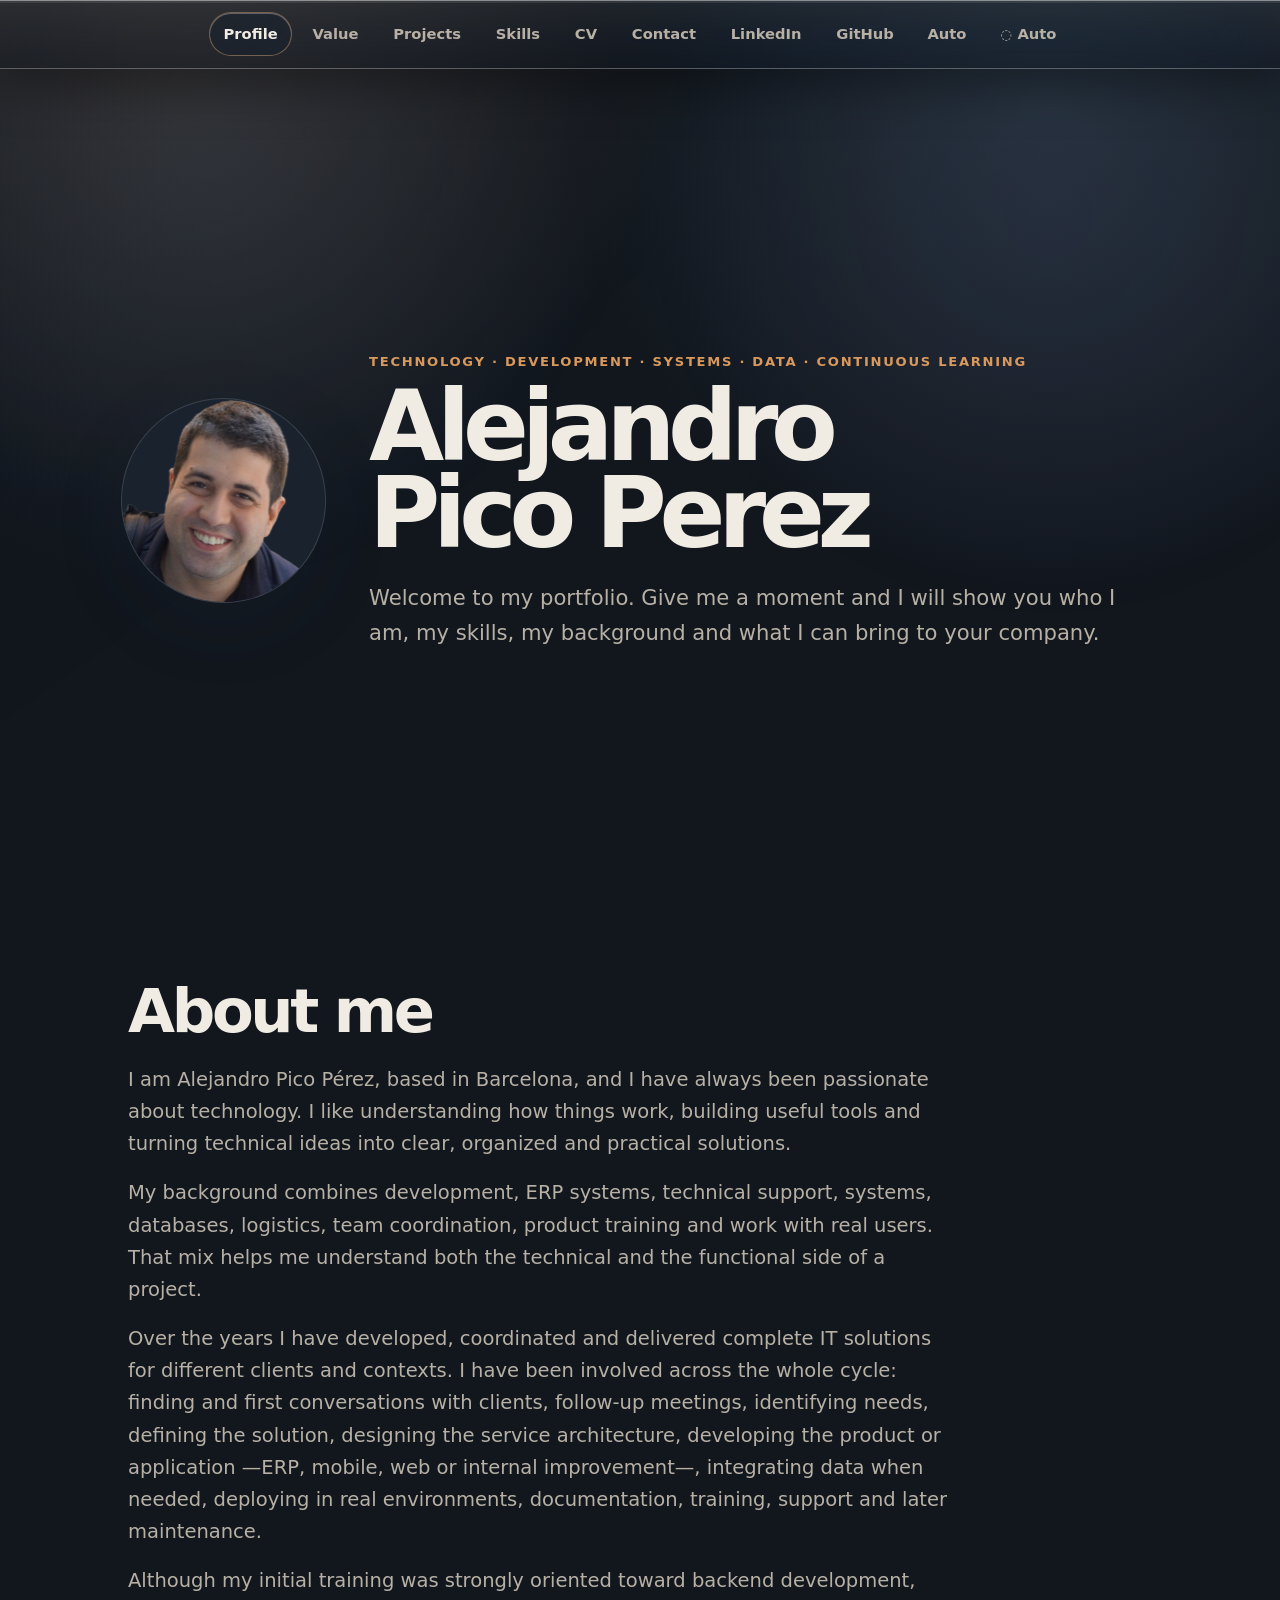
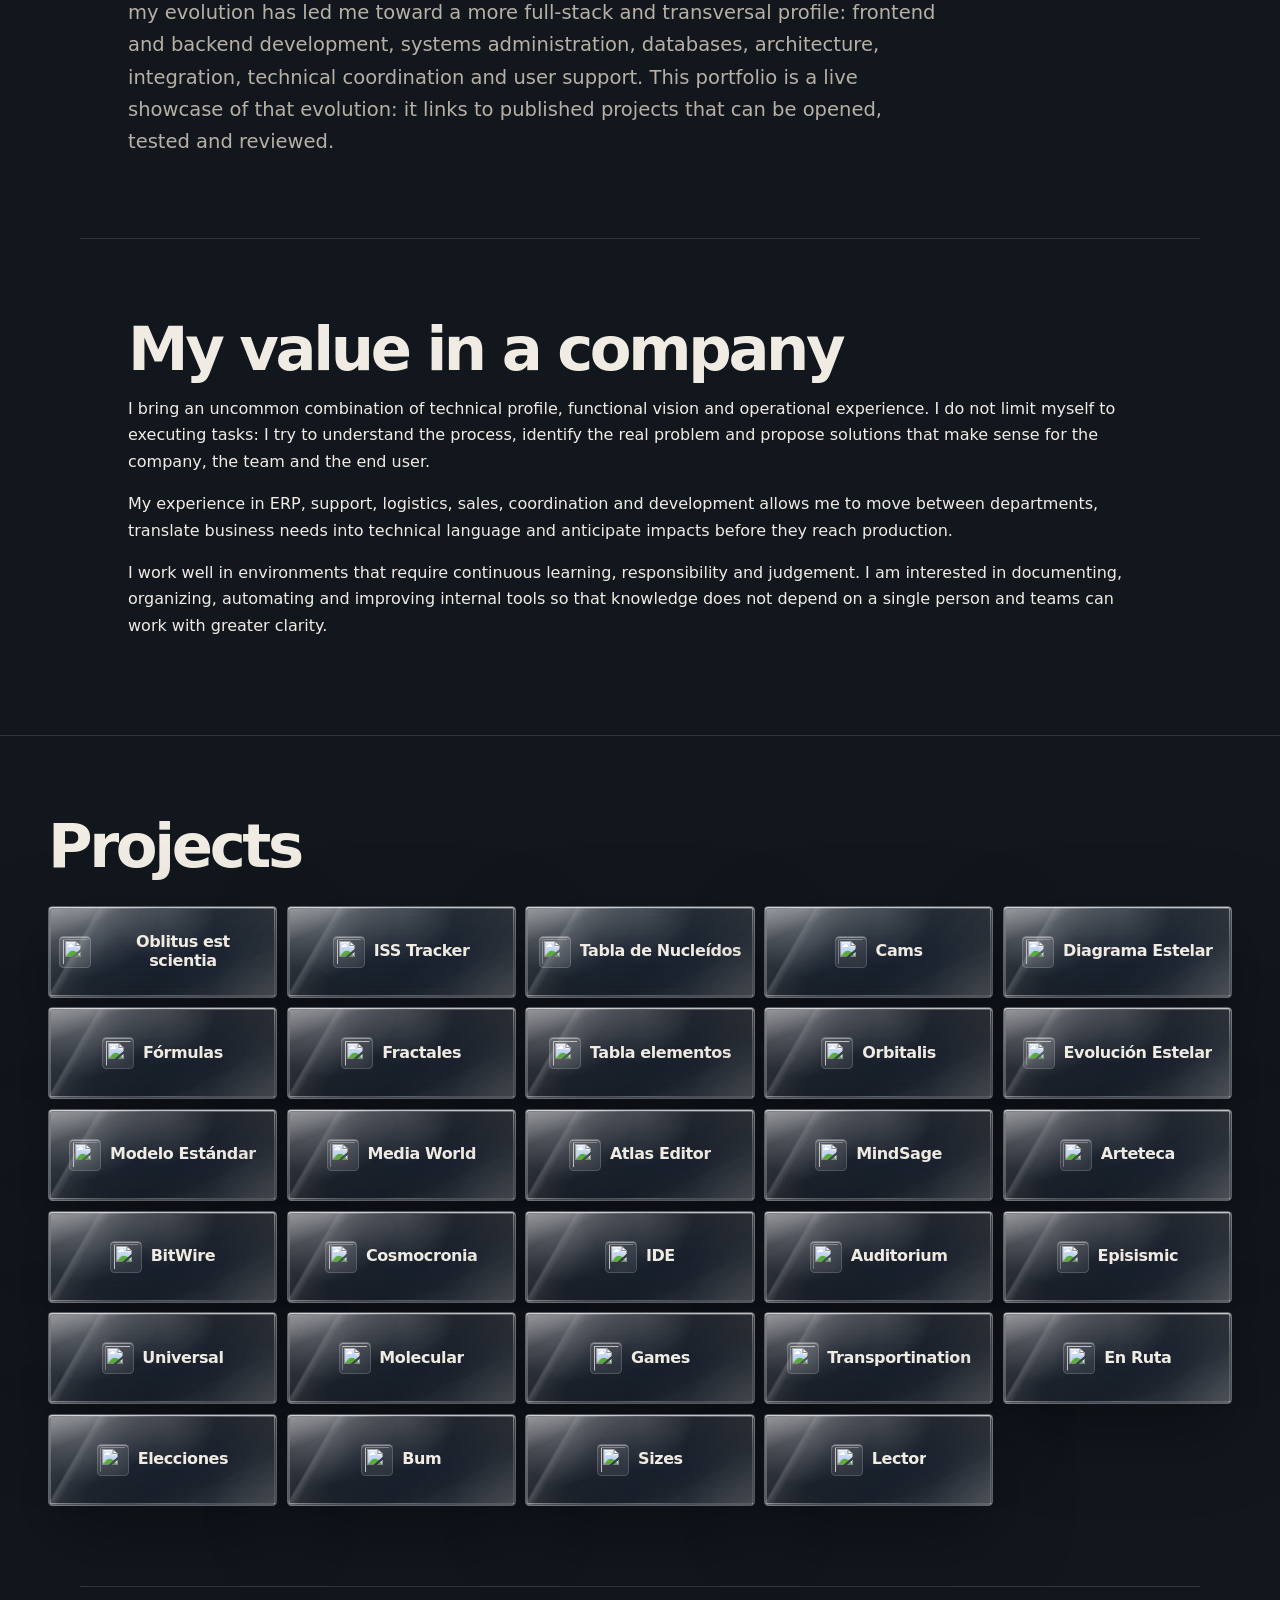
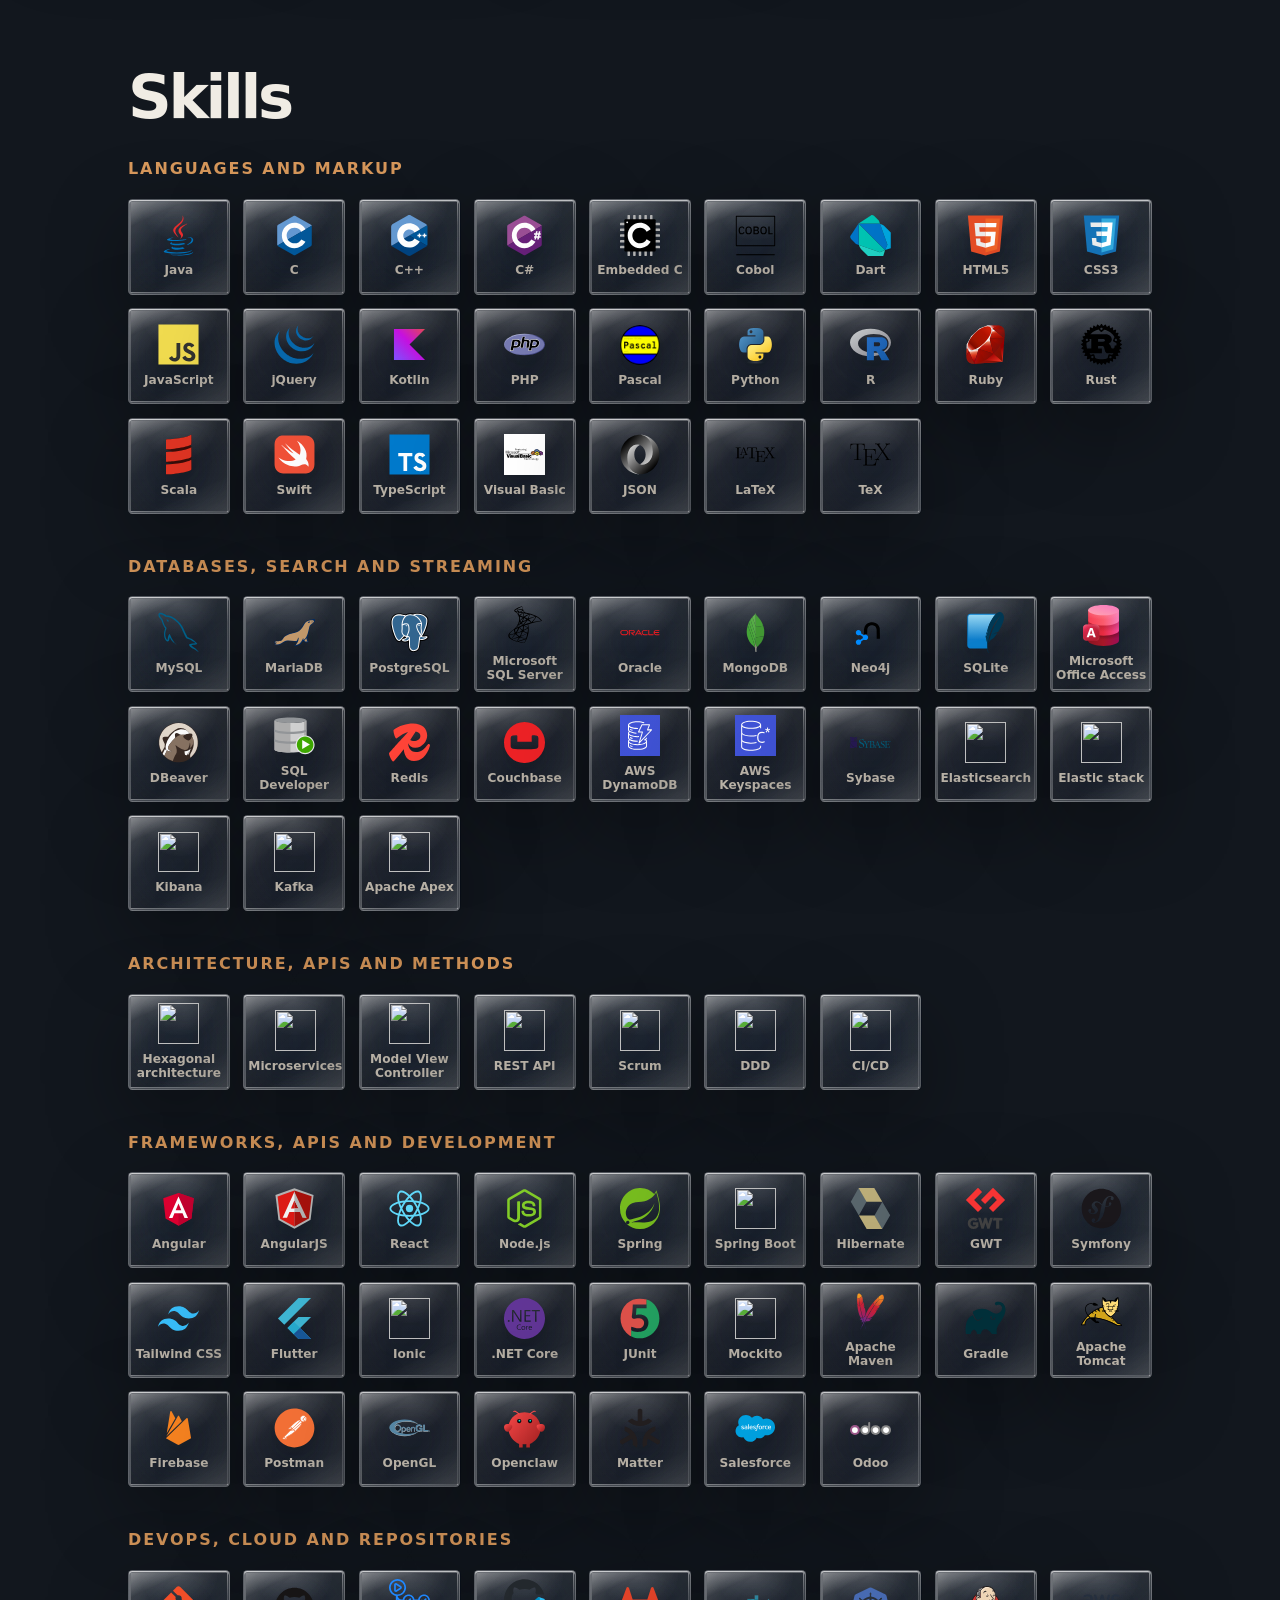
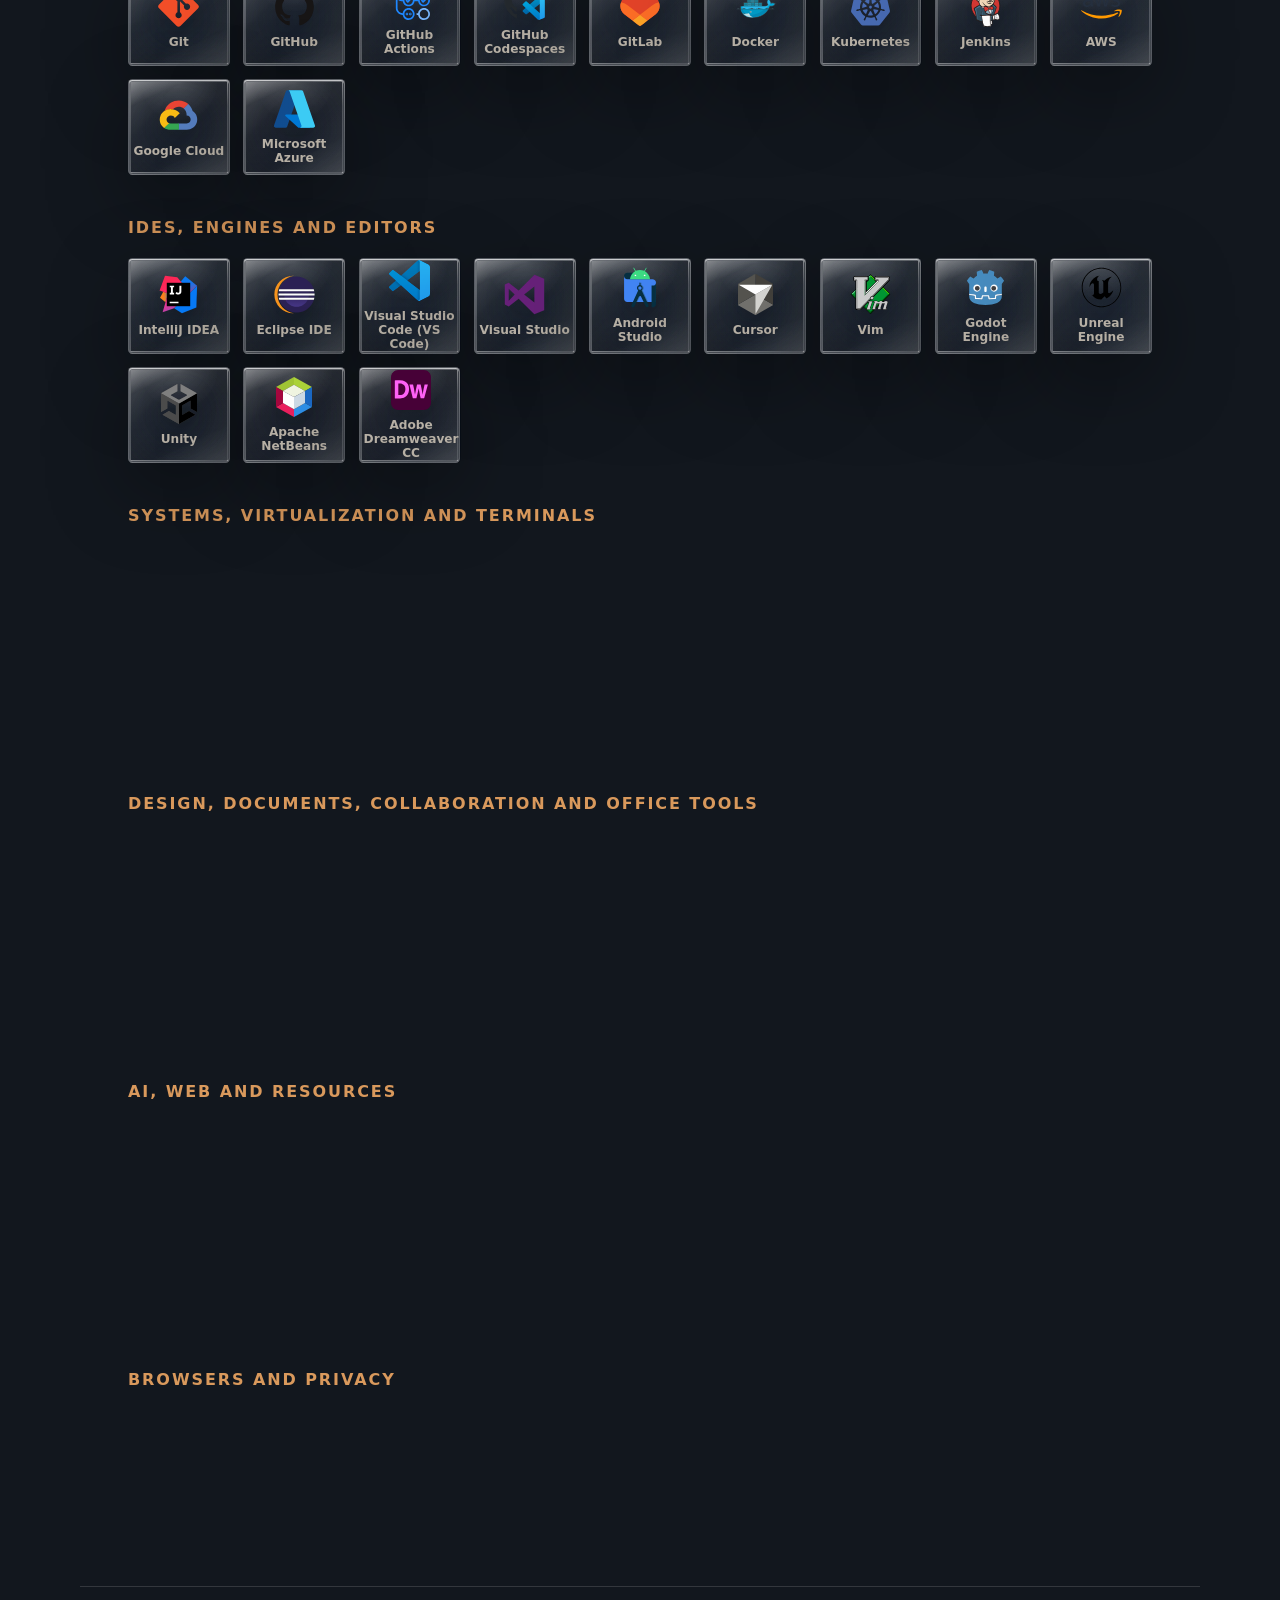
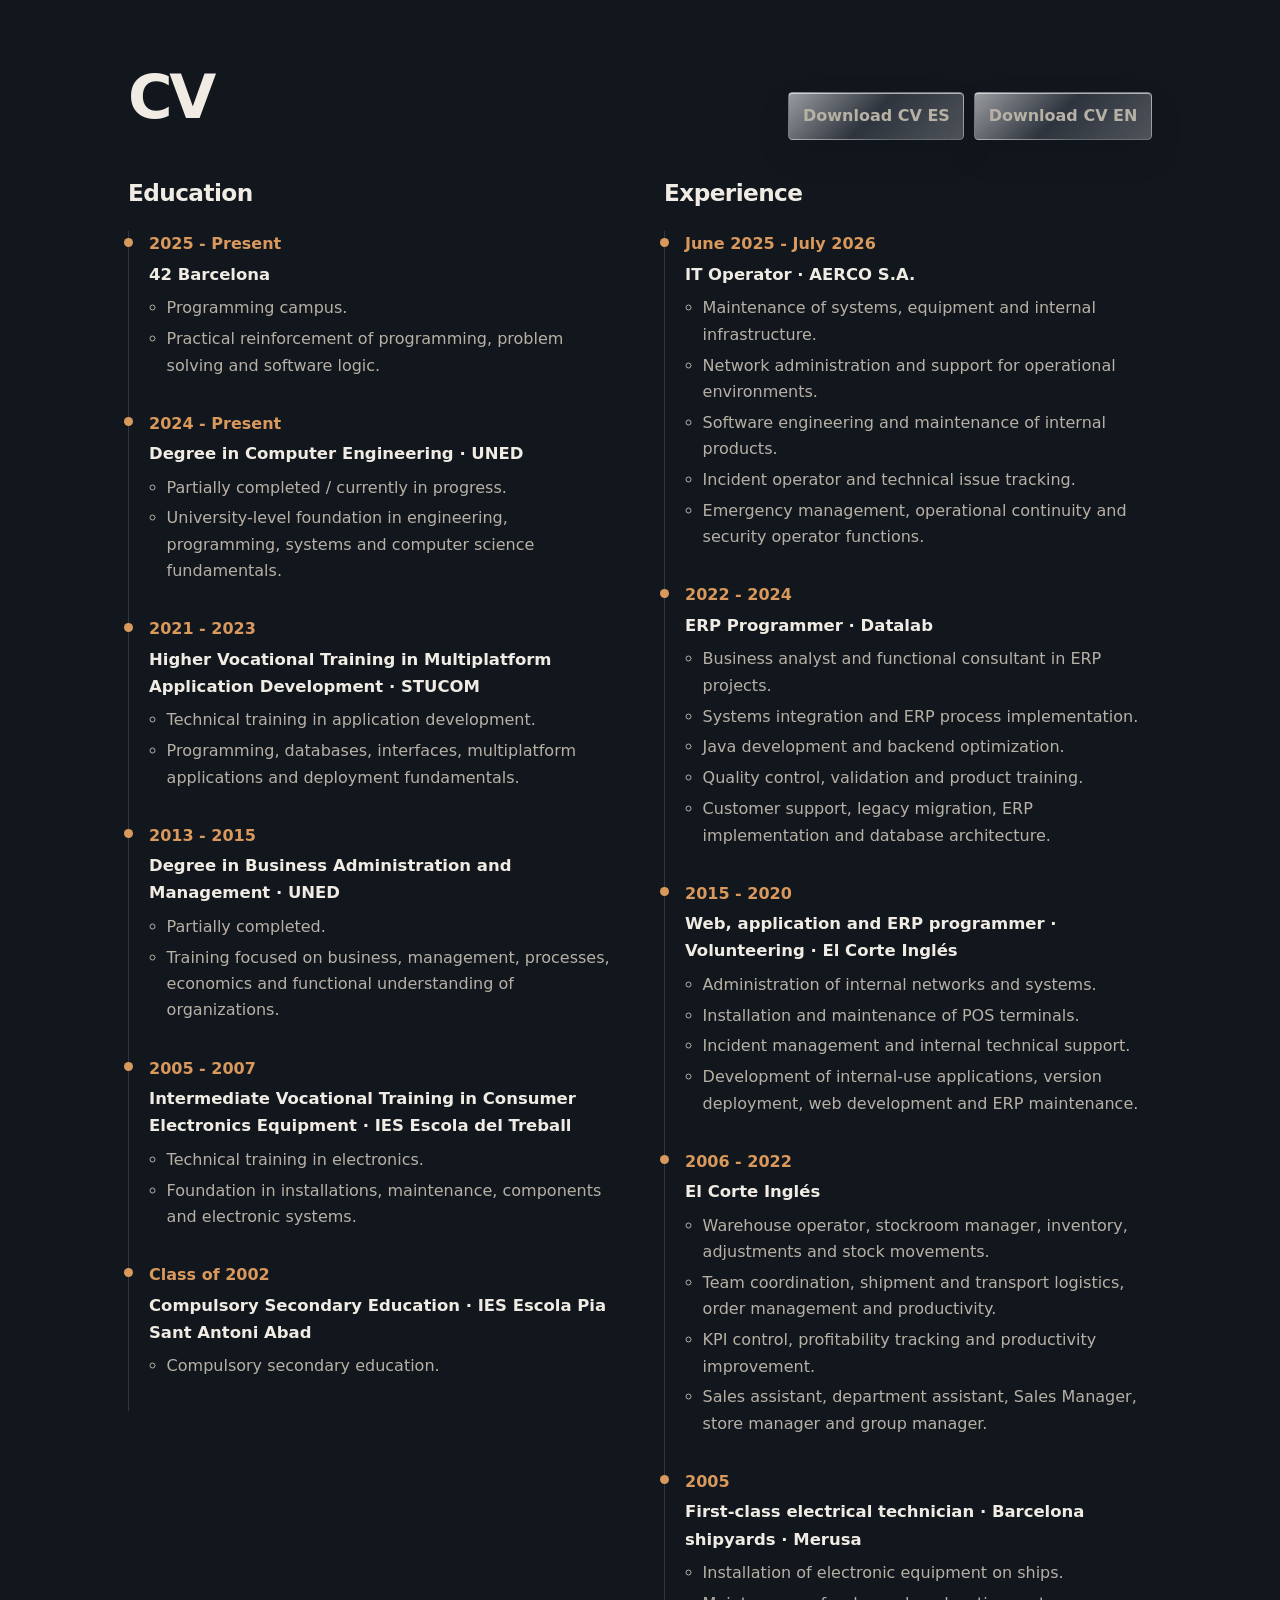
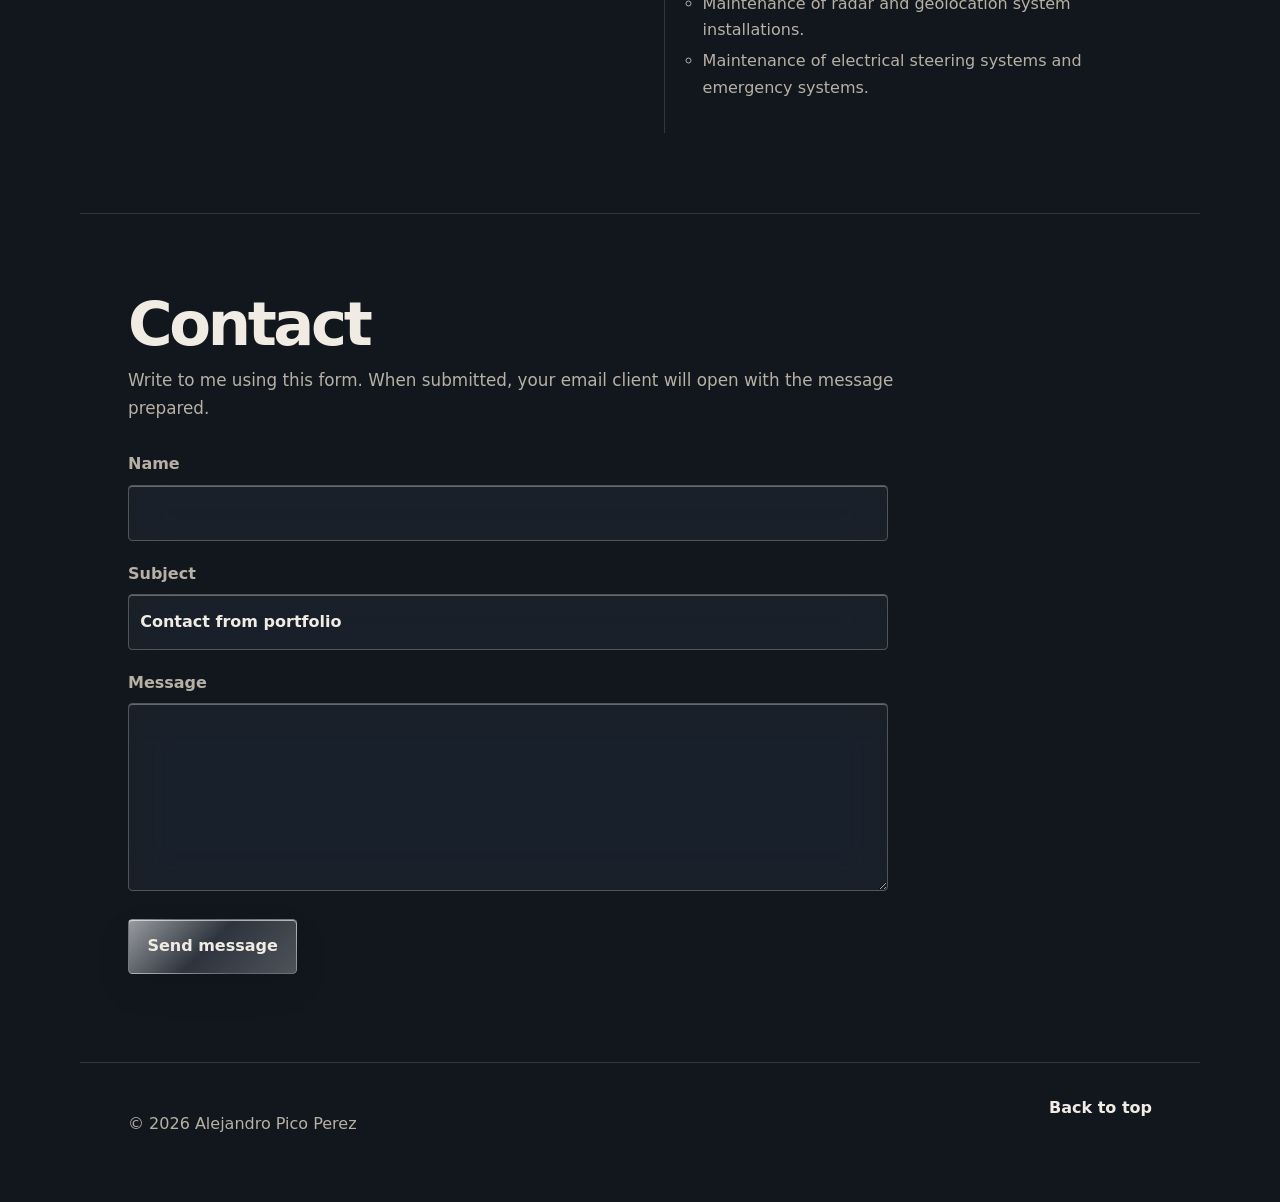
==== commit 4a465c51: "Keep translated navigation and section tracking working in the comparison view" ====
--- a/plan-b/index.html
+++ b/plan-b/index.html
@@ -107,6 +107,6 @@
   </main>
 
   <footer><p>© <span id="year"></span> Alejandro Pico Perez</p><a href="plan-b/#inicio" data-i18n="footer.top">Volver arriba</a></footer>
-  <script src="skills-icons.js?v=20261013-2"></script><script src="script.js?v=20261013-2"></script><script src="i18n/project-catalog-extra.js?v=20261013-2"></script><script src="solar-theme.js?v=20261013-2"></script>
+  <script src="skills-icons.js?v=20261013-2"></script><script src="script.js?v=20261013-3"></script><script src="i18n/project-catalog-extra.js?v=20261013-2"></script><script src="solar-theme.js?v=20261013-2"></script>
 </body>
 </html>
